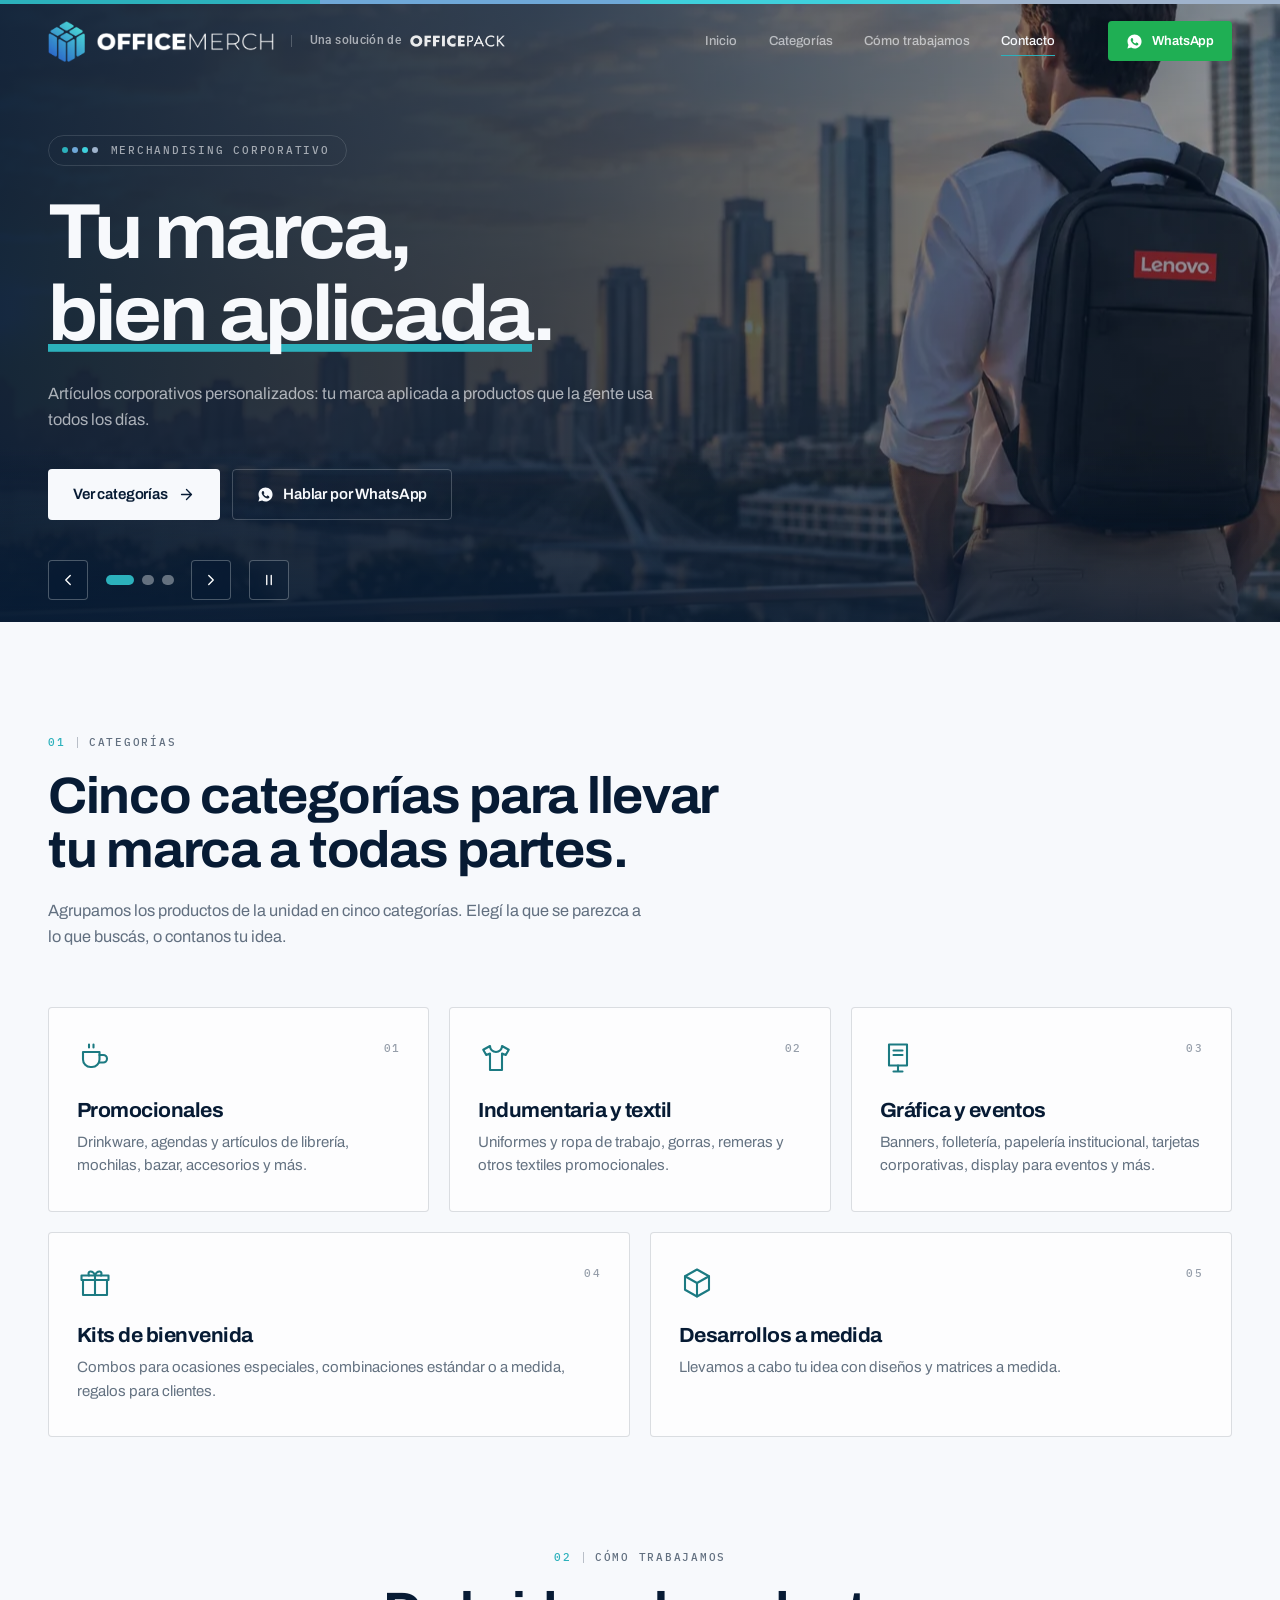
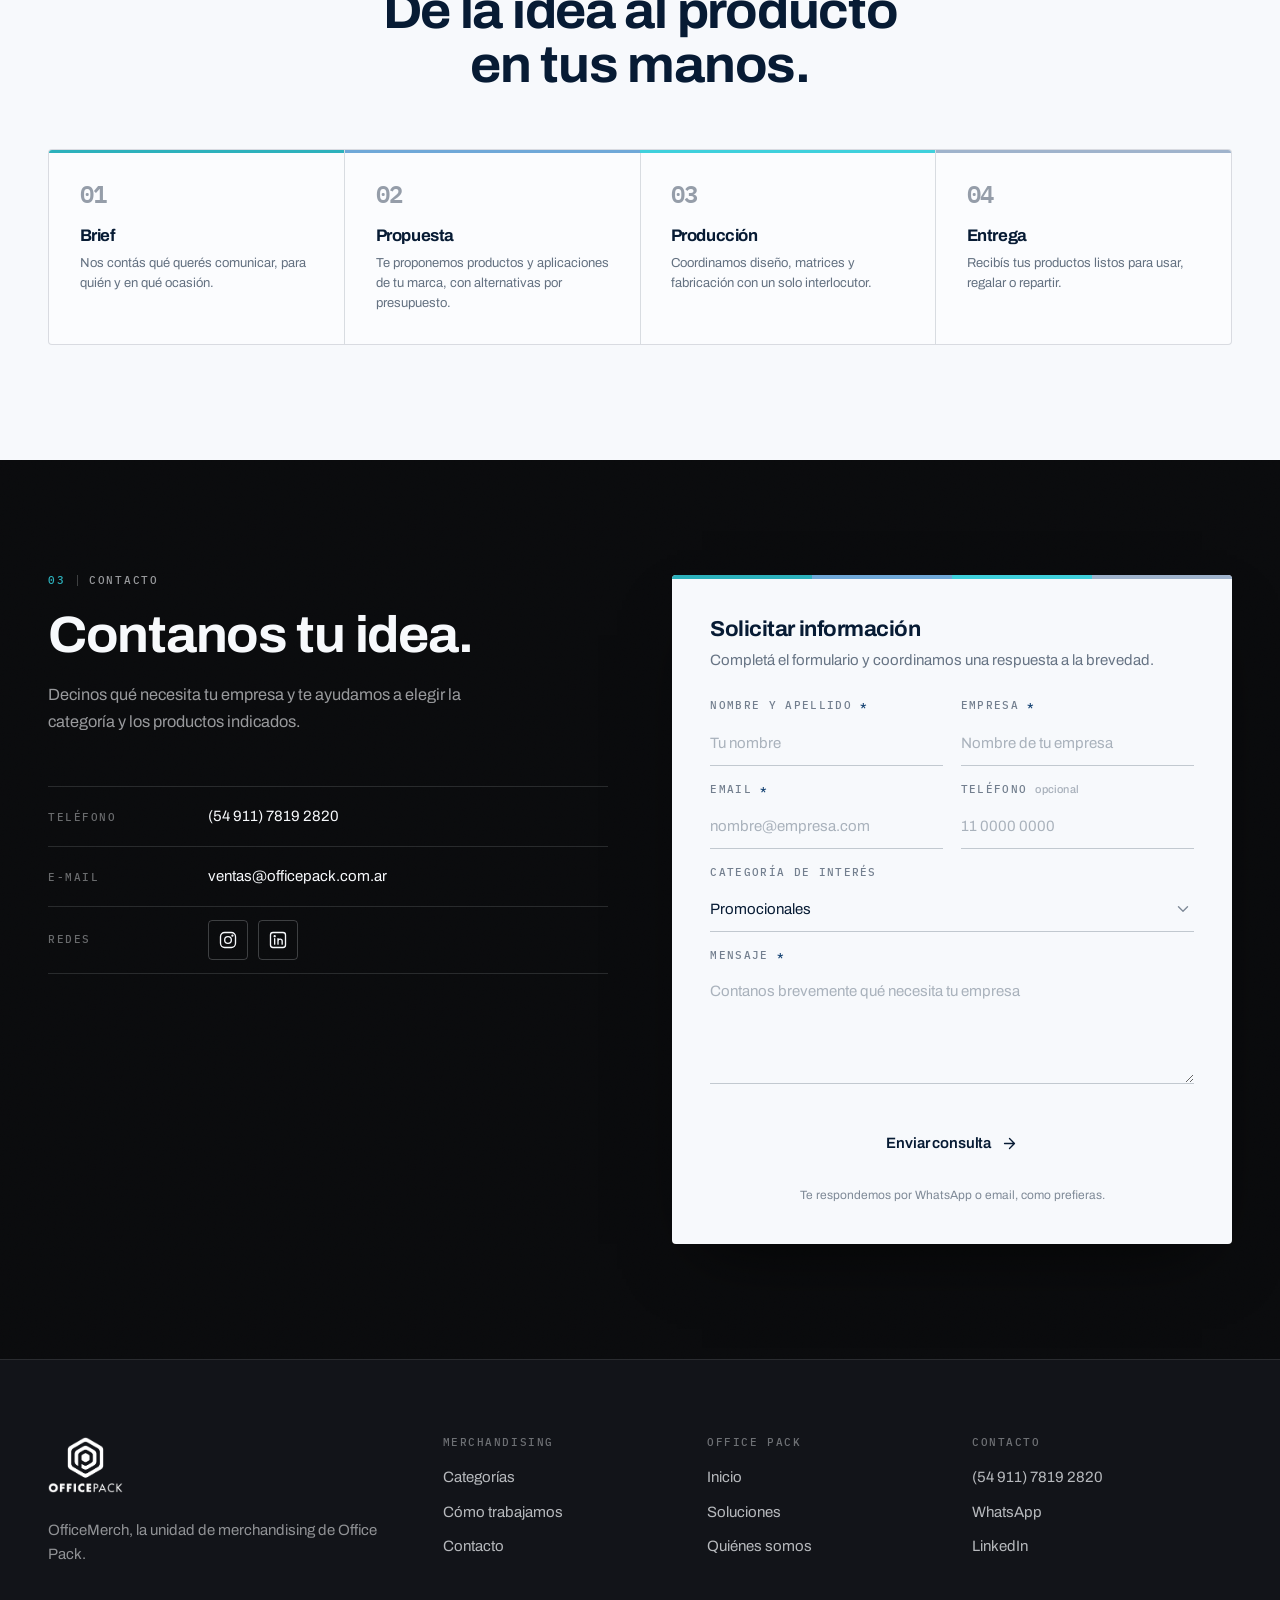
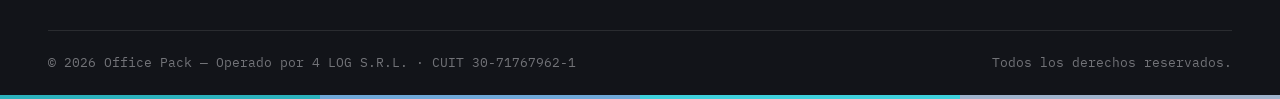
==== merch/index.html @ ec6e1497 "Borrador de la pagina de OfficeMerch (/merch) con carrusel en el hero Nueva pagina de la unidad de M" ====
<!DOCTYPE html>
<html lang="es-AR">
<head>
<meta charset="utf-8">
<meta name="viewport" content="width=device-width, initial-scale=1">
<title>OfficeMerch | Merchandising corporativo — Office Pack</title>
<meta name="description" content="OfficeMerch, la unidad de merchandising de Office Pack: artículos corporativos personalizados, indumentaria, gráfica y eventos, kits de bienvenida y desarrollos a medida.">
<meta name="theme-color" content="#071b34">

<!-- BORRADOR: quitar esta línea al publicar la página -->
<meta name="robots" content="noindex, nofollow">

<link rel="icon" href="/assets/img/favicon.png" type="image/png">
<link rel="apple-touch-icon" href="/assets/img/favicon.png">

<link rel="preconnect" href="https://fonts.googleapis.com">
<link rel="preconnect" href="https://fonts.gstatic.com" crossorigin>
<link href="https://fonts.googleapis.com/css2?family=Archivo:wdth,wght@62..125,100..900&family=IBM+Plex+Mono:wght@400;500;600&family=Roboto:wght@400;500&display=swap" rel="stylesheet">
<link rel="stylesheet" href="/assets/css/styles.css">
<link rel="stylesheet" href="/merch/merch.css">

<script>
  /* Marca que hay JS: el CSS solo esconde contenido (reveals) si esta clase existe.
     Failsafe: si main.js no carga o falla, a los 2,5s se muestra todo el contenido igual. */
  document.documentElement.classList.add('js');
  setTimeout(function () {
    if (!window.__opReady) document.documentElement.classList.remove('js');
  }, 2500);
</script>
</head>
<body>

<a class="skip" href="#categorias">Saltar al contenido</a>
<div class="colorbar colorbar--top" aria-hidden="true"><i></i><i></i><i></i><i></i></div>

<!-- ============ NAV ============ -->
<header class="nav" id="nav">
  <div class="nav__in">
    <div class="brandset">
      <a class="brand" href="#top" aria-label="OfficeMerch — inicio">
        <img class="brand__logo" src="/assets/img/officemerch-header.webp" alt="OfficeMerch">
      </a>
      <a class="brandset__by" href="/">
        <span>Una solución de</span>
        <img src="/assets/img/officepack-letras-blanco.png" alt="Office Pack">
      </a>
    </div>

    <nav class="nav__links" aria-label="Navegación principal">
      <a href="/">Inicio</a>
      <a href="#categorias" data-navlink>Categorías</a>
      <a href="#proceso" data-navlink>Cómo trabajamos</a>
      <a href="#contacto" data-navlink>Contacto</a>
    </nav>

    <div class="nav__cta">
      <a class="btn btn--sm btn--wa" href="#" data-wa>
        <svg viewBox="0 0 24 24" aria-hidden="true" class="ico-wa"><path d="M12.04 2C6.58 2 2.13 6.45 2.13 11.91c0 1.75.46 3.45 1.32 4.96L2 22l5.25-1.38a9.9 9.9 0 0 0 4.79 1.22h.01c5.46 0 9.91-4.45 9.91-9.91C21.96 6.45 17.5 2 12.04 2Zm5.8 14.16c-.24.68-1.42 1.31-1.96 1.36-.5.05-.99.23-3.35-.7-2.82-1.11-4.6-3.98-4.74-4.17-.14-.19-1.13-1.5-1.13-2.87 0-1.36.71-2.03.97-2.31.24-.27.53-.34.71-.34l.51.01c.16 0 .38-.06.6.46.23.55.77 1.9.84 2.04.07.14.11.3.02.48-.09.19-.14.3-.27.46l-.4.47c-.13.14-.27.29-.12.56.15.27.66 1.09 1.42 1.77.97.87 1.79 1.14 2.05 1.27.26.14.41.11.56-.07.15-.18.65-.76.82-1.02.17-.27.34-.22.57-.14.23.09 1.48.7 1.73.83.25.13.42.19.48.3.06.1.06.63-.18 1.31Z"/></svg>
        WhatsApp
      </a>
    </div>

    <button class="burger" id="burger" aria-expanded="false" aria-controls="mobilenav" aria-label="Abrir menú">
      <span></span><span></span>
    </button>
  </div>
</header>

<div class="mnav" id="mobilenav" hidden>
  <div class="colorbar" aria-hidden="true"><i></i><i></i><i></i><i></i></div>
  <nav class="mnav__links" aria-label="Navegación móvil">
    <a href="/"><em>01</em> Inicio</a>
    <a href="#categorias"><em>02</em> Categorías</a>
    <a href="#proceso"><em>03</em> Cómo trabajamos</a>
    <a href="#contacto"><em>04</em> Contacto</a>
  </nav>
  <div class="mnav__foot">
    <a class="btn btn--wa btn--block" href="#" data-wa>Hablar por WhatsApp</a>
    <a class="mnav__tel" href="tel:+5491178192820">(54 911) 7819 2820</a>
  </div>
</div>

<main id="top">

<!-- ============ HERO (carrusel) ============ -->
<!-- Imagen de fondo por diapositiva: en su <div class="merch-slide__bg"> agregar
     style="--img:url('/merch/img/NOMBRE.jpg')". Ideal: 2400×1200 px (mínimo 1920×1000), WebP o JPG, menos de 300 KB.
     Sujeto principal a la derecha y al centro en vertical (el texto va a la izquierda).
     La posición se ajusta con --img-pos (ej: style="--img:url(...); --img-pos:70% center"). -->
<section class="hero merch-hero theme-dark" id="hero">
  <div class="hero__grid" aria-hidden="true"></div>
  <div class="hero__glow" aria-hidden="true"></div>
  <div class="noise" aria-hidden="true"></div>

  <div class="merch-carousel" data-carousel role="region" aria-roledescription="carousel" aria-label="Destacados de OfficeMerch">
    <div class="merch-slides" data-slides>

      <!-- 1 · Tu marca, bien aplicada -->
      <div class="merch-slide merch-slide--wide is-active" data-slide role="group" aria-roledescription="slide" aria-label="1 de 3">
        <div class="merch-slide__bg" aria-hidden="true" style="--img:url('/merch/img/tu-marca-bien-aplicada.webp')"></div>
        <div class="wrap hero__in">
          <div class="hero__copy">
            <p class="eyebrow">
              <span class="eyebrow__dots" aria-hidden="true"><i></i><i></i><i></i><i></i></span>
              Merchandising corporativo
            </p>

            <h1 class="hero__h1">
              Tu marca, <span class="mark">bien aplicada</span>.
            </h1>

            <p class="hero__lead">
              Artículos corporativos personalizados: tu marca aplicada a productos que la gente
              usa todos los días.
            </p>

            <div class="hero__actions">
              <a class="btn btn--primary" href="#categorias">
                Ver categorías
                <svg viewBox="0 0 24 24" class="ico-arrow" aria-hidden="true"><path d="M5 12h13M12 5l7 7-7 7"/></svg>
              </a>
              <a class="btn btn--ghost" href="#" data-wa>
                <svg viewBox="0 0 24 24" aria-hidden="true" class="ico-wa"><path d="M12.04 2C6.58 2 2.13 6.45 2.13 11.91c0 1.75.46 3.45 1.32 4.96L2 22l5.25-1.38a9.9 9.9 0 0 0 4.79 1.22h.01c5.46 0 9.91-4.45 9.91-9.91C21.96 6.45 17.5 2 12.04 2Zm5.8 14.16c-.24.68-1.42 1.31-1.96 1.36-.5.05-.99.23-3.35-.7-2.82-1.11-4.6-3.98-4.74-4.17-.14-.19-1.13-1.5-1.13-2.87 0-1.36.71-2.03.97-2.31.24-.27.53-.34.71-.34l.51.01c.16 0 .38-.06.6.46.23.55.77 1.9.84 2.04.07.14.11.3.02.48-.09.19-.14.3-.27.46l-.4.47c-.13.14-.27.29-.12.56.15.27.66 1.09 1.42 1.77.97.87 1.79 1.14 2.05 1.27.26.14.41.11.56-.07.15-.18.65-.76.82-1.02.17-.27.34-.22.57-.14.23.09 1.48.7 1.73.83.25.13.42.19.48.3.06.1.06.63-.18 1.31Z"/></svg>
                Hablar por WhatsApp
              </a>
            </div>
          </div>
        </div>
      </div>

      <!-- 2 · Regalos de fin de año -->
      <div class="merch-slide merch-slide--wide" data-slide role="group" aria-roledescription="slide" aria-label="2 de 3">
        <div class="merch-slide__bg" aria-hidden="true" style="--img:url('/merch/img/regalos-fin-de-anio.webp')"></div>
        <div class="wrap hero__in">
          <div class="hero__copy">
            <p class="eyebrow">
              <span class="eyebrow__dots" aria-hidden="true"><i></i><i></i><i></i><i></i></span>
              Regalos de fin de año
            </p>

            <h2 class="hero__h1 hero__h1--sm">
              Cerrá el año con <span class="mark">regalos</span> que hablan de tu marca.
            </h2>

            <p class="hero__lead">
              Kits de bienvenida, promocionales y textiles personalizados para agradecer a tus
              clientes, equipos y proveedores. Combos estándar o a medida, listos para regalar.
            </p>

            <div class="hero__actions">
              <a class="btn btn--primary" href="#contacto" data-cat="Kits de bienvenida" data-msg="Hola, quisiera cotizar regalos de fin de año. ">
                Cotizar regalos
                <svg viewBox="0 0 24 24" class="ico-arrow" aria-hidden="true"><path d="M5 12h13M12 5l7 7-7 7"/></svg>
              </a>
              <a class="btn btn--ghost" href="#categorias">Ver categorías</a>
            </div>
          </div>
        </div>
      </div>

      <!-- 3 · Diseños personalizados y a medida -->
      <div class="merch-slide merch-slide--wide" data-slide role="group" aria-roledescription="slide" aria-label="3 de 3">
        <div class="merch-slide__bg" aria-hidden="true" style="--img:url('/merch/img/disenos-a-medida.webp')"></div>
        <div class="wrap hero__in">
          <div class="hero__copy">
            <p class="eyebrow">
              <span class="eyebrow__dots" aria-hidden="true"><i></i><i></i><i></i><i></i></span>
              Diseños personalizados y a medida
            </p>

            <h2 class="hero__h1 hero__h1--sm">
              Si lo imaginás, lo <span class="mark">desarrollamos</span>.
            </h2>

            <p class="hero__lead">
              Llevamos a cabo tu idea con diseños y matrices a medida: productos pensados desde
              cero para tu marca, de la primera propuesta al producto terminado.
            </p>

            <div class="hero__actions">
              <a class="btn btn--primary" href="#contacto" data-cat="Desarrollos a medida" data-msg="Hola, tengo una idea para un producto a medida. ">
                Contanos tu idea
                <svg viewBox="0 0 24 24" class="ico-arrow" aria-hidden="true"><path d="M5 12h13M12 5l7 7-7 7"/></svg>
              </a>
              <a class="btn btn--ghost" href="#proceso">Cómo trabajamos</a>
            </div>
          </div>
        </div>
      </div>

    </div>

    <div class="merch-carousel__ui">
      <div class="wrap merch-carousel__bar">
        <button class="mc-btn" type="button" data-prev aria-label="Diapositiva anterior">
          <svg viewBox="0 0 24 24" aria-hidden="true"><path d="m15 6-6 6 6 6"/></svg>
        </button>
        <div class="mc-dots" role="group" aria-label="Elegir diapositiva">
          <button class="mc-dot" type="button" data-dot aria-label="Diapositiva 1: Tu marca, bien aplicada" aria-current="true"></button>
          <button class="mc-dot" type="button" data-dot aria-label="Diapositiva 2: Regalos de fin de año" aria-current="false"></button>
          <button class="mc-dot" type="button" data-dot aria-label="Diapositiva 3: Diseños personalizados y a medida" aria-current="false"></button>
        </div>
        <button class="mc-btn" type="button" data-next aria-label="Diapositiva siguiente">
          <svg viewBox="0 0 24 24" aria-hidden="true"><path d="m9 6 6 6-6 6"/></svg>
        </button>
        <button class="mc-btn mc-btn--toggle" type="button" data-toggle aria-label="Pausar rotación automática" aria-pressed="false">
          <svg class="mc-ico-pause" viewBox="0 0 24 24" aria-hidden="true"><path d="M9 6v12M15 6v12"/></svg>
          <svg class="mc-ico-play" viewBox="0 0 24 24" aria-hidden="true"><path d="M8 5.5v13l10-6.5z"/></svg>
        </button>
      </div>
    </div>
  </div>
</section>

<!-- ============ CATEGORÍAS ============ -->
<section class="section theme-light merch-cats" id="categorias">
  <div class="wrap">
    <header class="shead" data-reveal>
      <p class="label"><em>01</em> Categorías</p>
      <h2 class="shead__h2">Cinco categorías para llevar tu marca a todas partes.</h2>
      <p class="shead__lead">
        Agrupamos los productos de la unidad en cinco categorías. Elegí la que se parezca a lo
        que buscás, o contanos tu idea.
      </p>
    </header>

    <ul class="cats" data-reveal>
      <li class="cat">
        <div class="cat__top">
          <svg class="cat__ico" viewBox="0 0 24 24" aria-hidden="true"><path d="M4 8h11v5a5 5 0 0 1-5 5H9a5 5 0 0 1-5-5V8z"/><path d="M15 10h2.5a2.5 2.5 0 0 1 0 5H15"/><path d="M8 3v2M11 3v2"/></svg>
          <span class="cat__n">01</span>
        </div>
        <h3>Promocionales</h3>
        <p>Drinkware, agendas y artículos de librería, mochilas, bazar, accesorios y más.</p>
      </li>
      <li class="cat">
        <div class="cat__top">
          <svg class="cat__ico" viewBox="0 0 24 24" aria-hidden="true"><path d="M8 4 3.5 6.5l2 3.5L8 9v11h8V9l2.5 1 2-3.5L16 4a4 4 0 0 1-8 0z"/></svg>
          <span class="cat__n">02</span>
        </div>
        <h3>Indumentaria y textil</h3>
        <p>Uniformes y ropa de trabajo, gorras, remeras y otros textiles promocionales.</p>
      </li>
      <li class="cat">
        <div class="cat__top">
          <svg class="cat__ico" viewBox="0 0 24 24" aria-hidden="true"><path d="M6 3h12v14H6z"/><path d="M9 7h6M9 10h6"/><path d="M9 21h6M12 17v4"/></svg>
          <span class="cat__n">03</span>
        </div>
        <h3>Gráfica y eventos</h3>
        <p>Banners, folletería, papelería institucional, tarjetas corporativas, display para eventos y más.</p>
      </li>
      <li class="cat">
        <div class="cat__top">
          <svg class="cat__ico" viewBox="0 0 24 24" aria-hidden="true"><path d="M4 10h16v10H4z"/><path d="M3 7h18v3H3z"/><path d="M12 7v13"/><path d="M12 7C10.5 3 6.5 4 8 7M12 7c1.5-4 5.5-3 4 0"/></svg>
          <span class="cat__n">04</span>
        </div>
        <h3>Kits de bienvenida</h3>
        <p>Combos para ocasiones especiales, combinaciones estándar o a medida, regalos para clientes.</p>
      </li>
      <li class="cat">
        <div class="cat__top">
          <svg class="cat__ico" viewBox="0 0 24 24" aria-hidden="true"><path d="M12 3l8 4.5v9L12 21l-8-4.5v-9L12 3z"/><path d="M12 12l8-4.5M12 12v9M12 12 4 7.5"/></svg>
          <span class="cat__n">05</span>
        </div>
        <h3>Desarrollos a medida</h3>
        <p>Llevamos a cabo tu idea con diseños y matrices a medida.</p>
      </li>
    </ul>
  </div>
</section>

<!-- ============ PROCESO ============ -->
<section class="section theme-light section--process" id="proceso">
  <div class="wrap">
    <header class="shead shead--center" data-reveal>
      <p class="label"><em>02</em> Cómo trabajamos</p>
      <h2 class="shead__h2">De la idea al producto en tus manos.</h2>
    </header>

    <ol class="steps">
      <li class="step" data-reveal>
        <span class="step__n">01</span>
        <h3>Brief</h3>
        <p>Nos contás qué querés comunicar, para quién y en qué ocasión.</p>
      </li>
      <li class="step" data-reveal style="--d:.07s">
        <span class="step__n">02</span>
        <h3>Propuesta</h3>
        <p>Te proponemos productos y aplicaciones de tu marca, con alternativas por presupuesto.</p>
      </li>
      <li class="step" data-reveal style="--d:.14s">
        <span class="step__n">03</span>
        <h3>Producción</h3>
        <p>Coordinamos diseño, matrices y fabricación con un solo interlocutor.</p>
      </li>
      <li class="step" data-reveal style="--d:.21s">
        <span class="step__n">04</span>
        <h3>Entrega</h3>
        <p>Recibís tus productos listos para usar, regalar o repartir.</p>
      </li>
    </ol>
  </div>
</section>

<!-- ============ CONTACTO ============ -->
<section class="section theme-dark section--contact" id="contacto">
  <div class="noise" aria-hidden="true"></div>
  <div class="wrap">
    <div class="contact">

      <div class="contact__info">
        <p class="label"><em>03</em> Contacto</p>
        <h2 class="shead__h2">Contanos tu idea.</h2>
        <p class="shead__lead">
          Decinos qué necesita tu empresa y te ayudamos a elegir la categoría y los productos
          indicados.
        </p>

        <dl class="infolist">
          <div>
            <dt>Teléfono</dt>
            <dd><a href="tel:+5491178192820">(54 911) 7819 2820</a></dd>
          </div>
          <div>
            <dt>E-mail</dt>
            <dd><a href="mailto:ventas@officepack.com.ar">ventas@officepack.com.ar</a></dd>
          </div>
          <div class="infolist__social">
            <dt>Redes</dt>
            <dd class="social">
              <a href="https://www.instagram.com/office_pack/" target="_blank" rel="noopener" aria-label="Instagram">
                <svg viewBox="0 0 24 24" aria-hidden="true"><rect x="3" y="3" width="18" height="18" rx="5"/><circle cx="12" cy="12" r="4"/><circle cx="17.3" cy="6.7" r=".6" fill="currentColor"/></svg>
              </a>
              <a href="https://www.linkedin.com/company/office-pack" target="_blank" rel="noopener" aria-label="LinkedIn">
                <svg viewBox="0 0 24 24" aria-hidden="true"><rect x="3" y="3" width="18" height="18" rx="3"/><path d="M8 10.5V17M12 10.5V17M12 13.5a2.5 2.5 0 0 1 5 0V17"/><circle cx="8" cy="7.4" r=".6" fill="currentColor"/></svg>
              </a>
            </dd>
          </div>
        </dl>
      </div>

      <div class="formcard">
        <div class="colorbar" aria-hidden="true"><i></i><i></i><i></i><i></i></div>
        <div class="formcard__in">
          <h3 class="formcard__h">Solicitar información</h3>
          <p class="formcard__sub">Completá el formulario y coordinamos una respuesta a la brevedad.</p>

          <form id="contactForm" action="https://formspree.io/f/xrpznypv" method="POST" novalidate>
            <input type="hidden" name="_subject" value="Nueva consulta desde la web - OfficeMerch">
            <input type="text" name="_gotcha" style="display:none" tabindex="-1" autocomplete="off">
            <div class="f2">
              <div class="field">
                <label for="f-nombre">Nombre y apellido <span aria-hidden="true">*</span></label>
                <input id="f-nombre" name="nombre" type="text" autocomplete="name" placeholder="Tu nombre" required aria-describedby="e-nombre">
                <p class="err" id="e-nombre" role="alert" hidden></p>
              </div>
              <div class="field">
                <label for="f-empresa">Empresa <span aria-hidden="true">*</span></label>
                <input id="f-empresa" name="empresa" type="text" autocomplete="organization" placeholder="Nombre de tu empresa" required aria-describedby="e-empresa">
                <p class="err" id="e-empresa" role="alert" hidden></p>
              </div>
            </div>

            <div class="f2">
              <div class="field">
                <label for="f-email">Email <span aria-hidden="true">*</span></label>
                <input id="f-email" name="email" type="email" autocomplete="email" placeholder="nombre@empresa.com" required aria-describedby="e-email">
                <p class="err" id="e-email" role="alert" hidden></p>
              </div>
              <div class="field">
                <label for="f-tel">Teléfono <span class="opt">opcional</span></label>
                <input id="f-tel" name="telefono" type="tel" autocomplete="tel" placeholder="11 0000 0000">
              </div>
            </div>

            <div class="field">
              <label for="f-unidad">Categoría de interés</label>
              <div class="selectwrap">
                <select id="f-unidad" name="unidad">
                  <option>Promocionales</option>
                  <option>Indumentaria y textil</option>
                  <option>Gráfica y eventos</option>
                  <option>Kits de bienvenida</option>
                  <option>Desarrollos a medida</option>
                  <option>Varias categorías / todavía no sé</option>
                </select>
                <svg viewBox="0 0 24 24" aria-hidden="true" class="ico-chev"><path d="m6 9 6 6 6-6"/></svg>
              </div>
            </div>

            <div class="field">
              <label for="f-msg">Mensaje <span aria-hidden="true">*</span></label>
              <textarea id="f-msg" name="mensaje" rows="4" placeholder="Contanos brevemente qué necesita tu empresa" required aria-describedby="e-msg"></textarea>
              <p class="err" id="e-msg" role="alert" hidden></p>
            </div>

            <div class="formcard__actions">
              <button class="btn btn--primary btn--block" type="submit">
                Enviar consulta
                <svg viewBox="0 0 24 24" class="ico-arrow" aria-hidden="true"><path d="M5 12h13M12 5l7 7-7 7"/></svg>
              </button>
            </div>

            <p class="formcard__note" id="formNote">Te respondemos por WhatsApp o email, como prefieras.</p>
          </form>
        </div>
      </div>

    </div>
  </div>
</section>

</main>

<!-- ============ FOOTER ============ -->
<footer class="footer theme-dark">
  <div class="wrap">
    <div class="footer__top">
      <div class="footer__brand">
        <a class="brand brand--lg" href="/" aria-label="Office Pack — inicio">
          <img class="brand__logo" src="/assets/img/logo-footer.png" alt="Office Pack">
        </a>
        <p>OfficeMerch, la unidad de merchandising de Office Pack.</p>
      </div>

      <nav class="footer__col" aria-label="Merchandising">
        <h4>Merchandising</h4>
        <a href="#categorias">Categorías</a>
        <a href="#proceso">Cómo trabajamos</a>
        <a href="#contacto">Contacto</a>
      </nav>

      <nav class="footer__col" aria-label="Office Pack">
        <h4>Office Pack</h4>
        <a href="/">Inicio</a>
        <a href="/#unidades">Soluciones</a>
        <a href="/#nosotros">Quiénes somos</a>
      </nav>

      <nav class="footer__col" aria-label="Contacto">
        <h4>Contacto</h4>
        <a href="tel:+5491178192820">(54 911) 7819 2820</a>
        <a href="#" data-wa>WhatsApp</a>
        <a href="https://www.linkedin.com/company/office-pack" target="_blank" rel="noopener">LinkedIn</a>
      </nav>
    </div>

    <div class="footer__bar">
      <p>© <span id="year">2026</span> Office Pack — Operado por 4 LOG S.R.L. · CUIT 30-71767962-1</p>
      <p>Todos los derechos reservados.</p>
    </div>
  </div>
  <div class="colorbar" aria-hidden="true"><i></i><i></i><i></i><i></i></div>
</footer>

<a class="fab" href="#" data-wa aria-label="Hablar por WhatsApp">
  <svg viewBox="0 0 24 24" aria-hidden="true"><path d="M12.04 2C6.58 2 2.13 6.45 2.13 11.91c0 1.75.46 3.45 1.32 4.96L2 22l5.25-1.38a9.9 9.9 0 0 0 4.79 1.22h.01c5.46 0 9.91-4.45 9.91-9.91C21.96 6.45 17.5 2 12.04 2Zm5.8 14.16c-.24.68-1.42 1.31-1.96 1.36-.5.05-.99.23-3.35-.7-2.82-1.11-4.6-3.98-4.74-4.17-.14-.19-1.13-1.5-1.13-2.87 0-1.36.71-2.03.97-2.31.24-.27.53-.34.71-.34l.51.01c.16 0 .38-.06.6.46.23.55.77 1.9.84 2.04.07.14.11.3.02.48-.09.19-.14.3-.27.46l-.4.47c-.13.14-.27.29-.12.56.15.27.66 1.09 1.42 1.77.97.87 1.79 1.14 2.05 1.27.26.14.41.11.56-.07.15-.18.65-.76.82-1.02.17-.27.34-.22.57-.14.23.09 1.48.7 1.73.83.25.13.42.19.48.3.06.1.06.63-.18 1.31Z"/></svg>
  <span>Escribinos</span>
</a>

<script src="/assets/js/main.js"></script>
<script src="/merch/carousel.js" defer></script>
</body>
</html>
---- assets/css/styles.css ----
/* ==========================================================================
   OFFICE PACK — hoja de estilos
   Sistema: "spec sheet industrial" + barra de color CMYK (4 unidades)
   Autor: sitio corporativo 4 LOG S.R.L.
   ========================================================================== */

/* --------------------------------------------------------------- 1. TOKENS */
:root{
  /* Tinta y papel — paleta OFFICE PACK (navy / celeste / grises) */
  --ink:      #071b34;   /* azul marino oscuro */
  --ink-2:    #0A2647;   /* azul marino */
  --ink-3:    #144272;   /* azul corporativo */
  --paper:    #F7F9FC;   /* blanco hueso */
  --paper-2:  #E7ECF3;   /* gris niebla claro */

  /* Las 4 unidades, dentro de la paleta de marca (antes: colores estridentes tipo CMYK) */
  --c-tec: #2CB1BC;  /* turquesa */
  --c-imp: #6FA8D8;  /* celeste */
  --c-sof: #3FD0DC;  /* turquesa claro */
  --c-mer: #9FB3CC;  /* gris azulado */

  /* versiones "tinta" para fondos claros */
  --c-tec-ink: #1C7A82;
  --c-imp-ink: #144272;
  --c-sof-ink: #14818C;
  --c-mer-ink: #4A5568;

  --accent: var(--c-tec);

  /* Tipografía */
  --sans: "Archivo", "Helvetica Neue", Helvetica, Arial, system-ui, sans-serif;
  --mono: "IBM Plex Mono", ui-monospace, "Cascadia Mono", Consolas, monospace;

  --fs-display: clamp(2.5rem, 6.1vw, 5.25rem);
  --fs-h2:      clamp(1.9rem, 4vw, 3.25rem);
  --fs-h3:      clamp(1.15rem, 1.6vw, 1.45rem);
  --fs-lead:    clamp(1.02rem, 1.15vw, 1.18rem);
  --fs-sm:      .9375rem;
  --fs-xs:      .8125rem;
  --fs-label:   .6875rem;

  /* Medidas */
  --wrap: 1280px;
  --gut: clamp(1.25rem, 4vw, 3rem);
  --sec-y: clamp(4.5rem, 9vw, 8.5rem);
  --r: 2px;             /* radio: casi recto, look industrial */
  --r-lg: 4px;

  /* Movimiento */
  --ease: cubic-bezier(.2,.8,.2,1);
  --t: .4s var(--ease);
}

/* Temas por sección */
.theme-dark{
  --bg: var(--ink);
  --fg: #F7F9FC;
  --fg-dim: rgba(247,249,252,.60);
  --fg-mute: rgba(247,249,252,.40);
  --line: rgba(247,249,252,.13);
  --line-2: rgba(247,249,252,.22);
  --surface: rgba(247,249,252,.035);
}
.theme-light{
  --bg: var(--paper);
  --fg: var(--ink);
  --fg-dim: rgba(7,27,52,.62);
  --fg-mute: rgba(7,27,52,.42);
  --line: rgba(7,27,52,.14);
  --line-2: rgba(7,27,52,.26);
  --surface: rgba(7,27,52,.03);
}

/* ----------------------------------------------------------- 2. RESET/BASE */
*,*::before,*::after{ box-sizing:border-box; }
*{ margin:0; }
html{ -webkit-text-size-adjust:100%; scroll-behavior:smooth; }
@media (prefers-reduced-motion: reduce){ html{ scroll-behavior:auto; } }

body{
  font-family:var(--sans);
  font-size:1rem;
  line-height:1.6;
  color:var(--ink);
  background:var(--ink);
  -webkit-font-smoothing:antialiased;
  -moz-osx-font-smoothing:grayscale;
  overflow-x:hidden;
}

img,svg{ display:block; max-width:100%; }
button,input,select,textarea{ font:inherit; color:inherit; }
button{ background:none; border:0; cursor:pointer; }
a{ color:inherit; text-decoration:none; }
ul,ol{ list-style:none; padding:0; }
h1,h2,h3,h4{ font-weight:700; line-height:1.05; letter-spacing:-.025em; }

:focus-visible{
  outline:2px solid var(--accent);
  outline-offset:3px;
  border-radius:1px;
}

.skip{
  position:absolute; left:-9999px; top:0; z-index:200;
  background:var(--paper); color:var(--ink);
  padding:.75rem 1.25rem; font:600 var(--fs-sm)/1 var(--sans);
}
.skip:focus{ left:1rem; top:1rem; }

.wrap{ width:100%; max-width:var(--wrap); margin-inline:auto; padding-inline:var(--gut); }

/* Compensa el nav fijo cuando se navega por anclas */
section[id], .unit[id]{ scroll-margin-top:92px; }

.section{
  position:relative;
  background:var(--bg);
  color:var(--fg);
  padding-block:var(--sec-y);
}

/* Textura de grano: mata el aspecto "plano de plantilla" */
.noise{
  position:absolute; inset:0; pointer-events:none; z-index:0;
  opacity:.038; mix-blend-mode:overlay;
  background-image:url("data:image/svg+xml,%3Csvg xmlns='http://www.w3.org/2000/svg' width='160' height='160'%3E%3Cfilter id='n'%3E%3CfeTurbulence type='fractalNoise' baseFrequency='.85' numOctaves='3' stitchTiles='stitch'/%3E%3C/filter%3E%3Crect width='100%25' height='100%25' filter='url(%23n)'/%3E%3C/svg%3E");
}
.section > .wrap{ position:relative; z-index:1; }

/* ------------------------------------------------ 3. BARRA DE COLOR (marca) */
.colorbar{ display:flex; width:100%; height:4px; }
.colorbar i{ flex:1; transform:scaleX(0); transform-origin:left; animation:barIn .7s var(--ease) forwards; }
.colorbar i:nth-child(1){ background:var(--c-tec); animation-delay:.05s; }
.colorbar i:nth-child(2){ background:var(--c-imp); animation-delay:.13s; }
.colorbar i:nth-child(3){ background:var(--c-sof); animation-delay:.21s; }
.colorbar i:nth-child(4){ background:var(--c-mer); animation-delay:.29s; }
@keyframes barIn{ to{ transform:scaleX(1); } }
.colorbar--top{ position:fixed; top:0; left:0; z-index:120; }

/* ------------------------------------------------------------- 4. TIPOGRAFÍA */
.label{
  font:500 var(--fs-label)/1 var(--mono);
  letter-spacing:.16em; text-transform:uppercase;
  color:var(--fg-dim);
  display:flex; align-items:center; gap:.7rem;
}
.label em{
  font-style:normal; color:var(--accent);
  padding-right:.7rem; border-right:1px solid var(--line-2);
}

.eyebrow{
  display:inline-flex; align-items:center; gap:.8rem;
  font:500 var(--fs-label)/1 var(--mono);
  letter-spacing:.16em; text-transform:uppercase;
  color:var(--fg-dim);
  border:1px solid var(--line);
  border-radius:100px;
  padding:.55rem 1rem .55rem .8rem;
}
.eyebrow__dots{ display:flex; gap:4px; }
.eyebrow__dots i{ width:6px; height:6px; border-radius:50%; }
.eyebrow__dots i:nth-child(1){ background:var(--c-tec); }
.eyebrow__dots i:nth-child(2){ background:var(--c-imp); }
.eyebrow__dots i:nth-child(3){ background:var(--c-sof); }
.eyebrow__dots i:nth-child(4){ background:var(--c-mer); }

.shead{ max-width:44rem; }
.shead__h2{
  font-size:var(--fs-h2); font-stretch:104%;
  margin-top:1.4rem;
  text-wrap:balance;
}
.shead__lead{
  margin-top:1.25rem;
  font-size:var(--fs-lead);
  color:var(--fg-dim);
  max-width:38rem;
  text-wrap:pretty;
}
.shead__lead strong{ color:var(--fg); font-weight:600; }
.shead--center{ margin-inline:auto; text-align:center; }
.shead--center .label{ justify-content:center; }
.shead--center .shead__lead{ margin-inline:auto; }

/* --------------------------------------------------------------- 5. BOTONES */
.btn{
  --btn-fg:var(--fg);
  display:inline-flex; align-items:center; justify-content:center; gap:.6rem;
  font:600 var(--fs-sm)/1 var(--sans);
  letter-spacing:-.01em;
  padding:1rem 1.5rem;
  border-radius:var(--r-lg);
  border:1px solid transparent;
  color:var(--btn-fg);
  position:relative; overflow:hidden;
  transition:background var(--t), color var(--t), border-color var(--t), transform .25s var(--ease);
  white-space:nowrap;
}
.btn:active{ transform:translateY(1px); }
.btn svg{ width:17px; height:17px; flex:none; }
.ico-arrow{ fill:none; stroke:currentColor; stroke-width:1.9; stroke-linecap:round; stroke-linejoin:round; transition:transform .35s var(--ease); }
.btn:hover .ico-arrow{ transform:translateX(4px); }
.ico-wa{ fill:currentColor; width:18px; height:18px; }

.btn--primary{ background:var(--paper); color:var(--ink); }
.btn--primary:hover{ background:#fff; }
.theme-light .btn--primary{ background:var(--ink); color:var(--paper); }
.theme-light .btn--primary:hover{ background:#000; }

.btn--ghost{ border-color:var(--line-2); color:var(--fg); }
.btn--ghost:hover{ background:var(--surface); border-color:var(--fg); }

.btn--wa{ background:#1FAF54; color:#fff; }
.btn--wa:hover{ background:#199847; }

.btn--sm{ padding:.65rem 1.05rem; font-size:var(--fs-xs); }
.btn--block{ width:100%; }

.btn--unit{
  background:var(--u); color:var(--ink);
  font-weight:700;
}
.btn--unit:hover{ filter:brightness(1.08); }

/* ------------------------------------------------------------------- 6. NAV */
.nav{
  position:fixed; top:4px; left:0; right:0; z-index:110;
  transition:background .35s var(--ease), border-color .35s var(--ease), backdrop-filter .35s;
  border-bottom:1px solid transparent;
}
.nav.is-stuck{
  background:rgba(7,27,52,.82);
  -webkit-backdrop-filter:saturate(160%) blur(14px);
  backdrop-filter:saturate(160%) blur(14px);
  border-bottom-color:rgba(247,249,252,.12);
}
.nav__in{
  max-width:var(--wrap); margin-inline:auto; padding:0 var(--gut);
  height:74px; display:flex; align-items:center; gap:2rem;
  color:#F7F9FC;
}

.brand{ display:inline-flex; align-items:center; }
.brand__logo{ height:41px; width:auto; transition:opacity .25s var(--ease); }
.brand:hover .brand__logo{ opacity:.85; }
.brand--lg .brand__logo{ height:56px; }

.nav__links{ display:flex; gap:.35rem; margin-left:auto; }
.nav__links a{
  position:relative;
  font-size:var(--fs-xs); font-weight:500;
  color:rgba(247,249,252,.62);
  padding:.55rem .8rem; border-radius:var(--r-lg);
  transition:color var(--t);
}
.nav__links a::after{
  content:''; position:absolute; left:.8rem; right:.8rem; bottom:.25rem; height:1px;
  background:var(--accent); transform:scaleX(0); transform-origin:left;
  transition:transform .35s var(--ease);
}
.nav__links a:hover{ color:#F7F9FC; }
.nav__links a:hover::after,
.nav__links a.is-active::after{ transform:scaleX(1); }
.nav__links a.is-active{ color:#F7F9FC; }

.nav__cta{ margin-left:.5rem; }

/* Hamburguesa */
.burger{
  display:none; width:44px; height:44px; margin-left:auto; margin-right:-.5rem;
  position:relative; border-radius:var(--r-lg);
}
.burger span{
  position:absolute; left:11px; width:22px; height:2px; background:#F7F9FC; border-radius:2px;
  transition:transform .35s var(--ease), opacity .2s;
}
.burger span:nth-child(1){ top:18px; }
.burger span:nth-child(2){ top:25px; }
.burger[aria-expanded="true"] span:nth-child(1){ transform:translateY(3.5px) rotate(45deg); }
.burger[aria-expanded="true"] span:nth-child(2){ transform:translateY(-3.5px) rotate(-45deg); }

/* Menú móvil */
.mnav{
  position:fixed; inset:0; z-index:105;
  background:var(--ink); color:var(--paper);
  padding-top:78px;
  display:flex; flex-direction:column; justify-content:space-between;
  animation:mnavIn .35s var(--ease);
}
.mnav[hidden]{ display:none; }
@keyframes mnavIn{ from{ opacity:0; transform:translateY(-8px); } }
.mnav > .colorbar{ position:absolute; top:0; left:0; }
.mnav__links{ display:flex; flex-direction:column; padding:2rem var(--gut) 0; }
.mnav__links a{
  display:flex; align-items:baseline; gap:1rem;
  font-size:clamp(1.6rem,7vw,2.2rem); font-weight:700; letter-spacing:-.03em;
  padding:1rem 0; border-bottom:1px solid rgba(247,249,252,.12);
}
.mnav__links em{ font:500 .7rem/1 var(--mono); font-style:normal; color:var(--c-tec); letter-spacing:.1em; }
.mnav__links a:nth-child(2) em{ color:var(--c-imp); }
.mnav__links a:nth-child(3) em{ color:var(--c-sof); }
.mnav__links a:nth-child(4) em{ color:var(--c-mer); }
.mnav__foot{ padding:1.5rem var(--gut) 2.5rem; display:grid; gap:1rem; }
.mnav__tel{ font:500 var(--fs-sm)/1 var(--mono); color:rgba(247,249,252,.6); text-align:center; }

/* ------------------------------------------------------------------ 7. HERO */
.hero{
  position:relative;
  background:var(--ink); color:var(--paper);
  padding-top:clamp(8rem,15vh,11rem);
  padding-bottom:0;
  overflow:hidden;
}
.hero__grid{
  position:absolute; inset:0; z-index:0;
  background-image:url("data:image/svg+xml,%3Csvg xmlns='http://www.w3.org/2000/svg' width='200' height='200'%3E%3Cg fill='none' stroke='rgba(247,249,252,.08)' stroke-width='1.5'%3E%3Cpath d='M0 40H60V100H140V40H200'/%3E%3Cpath d='M40 0V60H100V140H160V200'/%3E%3Cpath d='M0 160H70'/%3E%3Cpath d='M130 200V170H200'/%3E%3Crect x='84' y='84' width='18' height='18' rx='2'/%3E%3C/g%3E%3Cg fill='rgba(247,249,252,.14)'%3E%3Ccircle cx='60' cy='40' r='3'/%3E%3Ccircle cx='140' cy='100' r='3'/%3E%3Ccircle cx='40' cy='60' r='3'/%3E%3Ccircle cx='100' cy='140' r='3'/%3E%3Ccircle cx='160' cy='160' r='3'/%3E%3Ccircle cx='70' cy='160' r='2.5'/%3E%3Ccircle cx='130' cy='200' r='2.5'/%3E%3C/g%3E%3C/svg%3E");
  background-size:240px 240px;
  -webkit-mask-image:radial-gradient(120% 80% at 70% 0%, #000 20%, transparent 78%);
  mask-image:radial-gradient(120% 80% at 70% 0%, #000 20%, transparent 78%);
}
.hero__glow{
  position:absolute; z-index:0; top:-28vh; right:-14vw;
  width:min(74vw,900px); aspect-ratio:1; border-radius:50%;
  background:radial-gradient(circle, var(--accent) 0%, transparent 62%);
  opacity:.16; filter:blur(20px);
  transition:background .6s var(--ease), opacity .6s var(--ease);
}
.hero__in{
  position:relative; z-index:1;
  display:grid; grid-template-columns:1.15fr .85fr; gap:clamp(2rem,5vw,5rem);
  align-items:end;
  padding-bottom:clamp(3rem,6vw,5rem);
}
.hero__h1{
  font-size:var(--fs-display);
  font-stretch:106%;
  letter-spacing:-.038em;
  margin-top:1.6rem;
  text-wrap:balance;
}
.hero__h1 .mark{
  position:relative; white-space:nowrap;
  background-image:linear-gradient(var(--c-tec),var(--c-tec));
  background-size:100% .1em; background-position:0 92%; background-repeat:no-repeat;
  padding-bottom:.03em;
}
.hero__lead{
  margin-top:1.6rem; max-width:38rem;
  font-size:var(--fs-lead); color:rgba(247,249,252,.66);
  text-wrap:pretty;
}
.hero__actions{ margin-top:2.25rem; display:flex; flex-wrap:wrap; gap:.75rem; }

/* El "pack" — 4 módulos */
.pack{ position:relative; }
.pack__label{
  font:500 var(--fs-label)/1 var(--mono); letter-spacing:.18em; text-transform:uppercase;
  color:rgba(247,249,252,.38); margin-bottom:.9rem; padding-left:.1rem;
}
.pack__grid{
  display:grid; grid-template-columns:1fr 1fr;
  border:1px solid rgba(247,249,252,.14);
  border-radius:var(--r-lg); overflow:hidden;
  background:rgba(247,249,252,.02);
}
.tile{
  --u:var(--c-tec);
  position:relative; text-align:left;
  padding:1.4rem 1.25rem 1.5rem;
  border-right:1px solid rgba(247,249,252,.14);
  border-bottom:1px solid rgba(247,249,252,.14);
  display:flex; flex-direction:column; gap:.15rem;
  transition:background .35s var(--ease);
  isolation:isolate;
}
.tile:nth-child(2n){ border-right:0; }
.tile:nth-child(n+3){ border-bottom:0; }
.tile::before{
  content:''; position:absolute; inset:0; z-index:-1;
  background:var(--u); opacity:0; transition:opacity .35s var(--ease);
}
.tile:hover::before{ opacity:.09; }
.tile::after{
  content:''; position:absolute; left:0; top:0; width:3px; height:100%;
  background:var(--u); transform:scaleY(0); transform-origin:top;
  transition:transform .4s var(--ease);
}
.tile:hover::after,.tile:focus-visible::after{ transform:scaleY(1); }
.tile__n{
  font:500 var(--fs-label)/1 var(--mono); letter-spacing:.1em;
  color:var(--u); opacity:.85;
}
.tile__ico{
  width:26px; height:26px; margin:.85rem 0 .7rem;
  fill:none; stroke:currentColor; stroke-width:1.4; stroke-linecap:round; stroke-linejoin:round;
  color:rgba(247,249,252,.8);
  transition:color .35s var(--ease), transform .45s var(--ease);
}
.tile:hover .tile__ico{ color:var(--u); transform:translateY(-2px); }
.tile__name{ font-weight:700; font-size:1.02rem; letter-spacing:-.02em; }
.tile__desc{ font-size:var(--fs-xs); color:rgba(247,249,252,.5); line-height:1.4; }

/* Stats */
.stats{
  position:relative; z-index:1;
  display:grid; grid-template-columns:repeat(2,1fr);
  border-top:1px solid rgba(247,249,252,.14);
}
.stat{ padding:2rem 1.5rem 2.4rem; border-right:1px solid rgba(247,249,252,.14); }
.stat:first-child{ padding-left:0; }
.stat:last-child{ border-right:0; }
.stat__v{
  display:flex; align-items:baseline; gap:.1rem;
  font:600 clamp(2.1rem,3.6vw,3rem)/1 var(--mono);
  letter-spacing:-.04em;
  font-variant-numeric:tabular-nums;
}
.stat__v em{ font-style:normal; color:var(--accent); font-size:.6em; }
.stat:nth-child(1) .stat__v em{ color:var(--c-tec); }
.stat__k{
  margin-top:.6rem; font-size:var(--fs-xs); color:rgba(247,249,252,.5);
  letter-spacing:.005em;
}

/* --------------------------------------------------------------- 8. UNIDADES */
.section--units{ padding-top:clamp(3.5rem,7vw,6rem); }
.units{ margin-top:clamp(2.5rem,5vw,4rem); border-top:1px solid var(--line); }

.unit{ --u:var(--c-tec); border-bottom:1px solid var(--line); position:relative; }
.unit__h{ margin:0; font-weight:inherit; letter-spacing:normal; }
.unit__head{
  position:relative; width:100%; text-align:left;
  display:grid; grid-template-columns:auto auto 1fr auto auto;
  align-items:center; gap:clamp(.9rem,2vw,1.75rem);
  padding:clamp(1.5rem,2.6vw,2.1rem) 0;
  transition:padding-left .45s var(--ease);
  isolation:isolate;
}
.unit__head::before{
  content:''; position:absolute; z-index:-1; inset:0 -1.5rem;
  background:linear-gradient(90deg, var(--u), transparent 70%);
  opacity:0; transition:opacity .4s var(--ease);
}
.unit__head:hover::before{ opacity:.07; }
.unit.is-open .unit__head{ padding-left:clamp(.6rem,1.4vw,1.1rem); }
.unit::after{
  content:''; position:absolute; left:0; top:0; width:3px; height:100%;
  background:var(--u); transform:scaleY(0); transform-origin:top;
  transition:transform .5s var(--ease);
}
.unit.is-open::after{ transform:scaleY(1); }

.unit__n{
  font:500 var(--fs-label)/1 var(--mono); letter-spacing:.12em;
  color:var(--fg-mute); transition:color .35s var(--ease);
  padding-top:.2em;
}
.unit__head:hover .unit__n,
.unit.is-open .unit__n{ color:var(--u); }

.unit__ico{
  width:30px; height:30px; flex:none;
  fill:none; stroke:currentColor; stroke-width:1.35; stroke-linecap:round; stroke-linejoin:round;
  color:var(--fg-mute);
  transition:color .35s var(--ease), transform .5s var(--ease);
}
.unit__head:hover .unit__ico{ color:var(--u); }
.unit.is-open .unit__ico{ color:var(--u); transform:scale(1.06); }

.unit__title{ display:block; min-width:0; }
.unit__name{
  display:block;
  font-size:clamp(1.55rem,3.4vw,2.6rem); font-weight:700;
  letter-spacing:-.035em; font-stretch:104%; line-height:1.02;
}
.unit__by{
  display:inline-flex; align-items:center; gap:.55rem; margin-left:.9rem;
  vertical-align:middle;
  font:500 var(--fs-xs)/1 var(--mono); letter-spacing:.1em; color:var(--fg-mute);
}
.unit__by img{ height:clamp(1.4rem,2.4vw,2rem); width:auto; }
.unit__tag{
  display:block; margin-top:.4rem;
  font-size:var(--fs-sm); color:var(--fg-dim);
  max-width:34rem;
}
.unit__meta{
  font:500 var(--fs-label)/1 var(--mono); letter-spacing:.12em; text-transform:uppercase;
  color:var(--fg-mute); white-space:nowrap;
}
.unit__plus{
  position:relative; width:44px; height:44px; flex:none;
  border:1px solid var(--line-2); border-radius:50%;
  transition:border-color .35s var(--ease), background .35s var(--ease), transform .5s var(--ease);
}
.unit__plus::before,.unit__plus::after{
  content:''; position:absolute; top:50%; left:50%; width:13px; height:1.5px;
  background:var(--fg); transform:translate(-50%,-50%);
  transition:transform .45s var(--ease), background .35s var(--ease);
}
.unit__plus::after{ transform:translate(-50%,-50%) rotate(90deg); }
.unit__head:hover .unit__plus{ border-color:var(--u); }
.unit.is-open .unit__plus{ background:var(--u); border-color:var(--u); transform:rotate(180deg); }
.unit.is-open .unit__plus::before,
.unit.is-open .unit__plus::after{ background:var(--ink); }
.unit.is-open .unit__plus::after{ transform:translate(-50%,-50%) rotate(0deg); }

/* Acordeón (grid 0fr → 1fr: alto automático, sin JS de medidas).
   Sin JS (sin la clase .js en <html>) todo queda desplegado y legible. */
.unit__body{
  display:grid; grid-template-rows:1fr;
  transition:grid-template-rows .55s var(--ease);
}
.js .unit__body{ grid-template-rows:0fr; }
.unit.is-open .unit__body{ grid-template-rows:1fr; }
.unit__clip{ overflow:hidden; }
.unit__inner{
  padding:0 0 clamp(2rem,4vw,3rem);
  transition:opacity .4s var(--ease) .1s, transform .5s var(--ease) .1s;
}
.js .unit__inner{ opacity:0; transform:translateY(8px); }
.unit.is-open .unit__inner{ opacity:1; transform:none; }
.unit__lead{
  font-size:var(--fs-lead); color:var(--fg);
  max-width:44rem; margin-bottom:2rem;
  padding-left:clamp(0rem,3.4vw,3.6rem);
  text-wrap:pretty;
}

/* Grilla de servicios: hoja de especificaciones */
.svc{
  display:grid; grid-template-columns:repeat(auto-fill,minmax(270px,1fr));
  column-gap:clamp(1.5rem,3vw,3rem);
  margin-left:clamp(0rem,3.4vw,3.6rem);
}
.svc li{
  position:relative;
  border-top:1px solid var(--line);
  padding:1.05rem 0 1.35rem;
  transition:transform .4s var(--ease);
}
.svc li::before{
  content:''; position:absolute; top:-1px; left:0; right:0; height:1px;
  background:var(--u); transform:scaleX(0); transform-origin:left;
  transition:transform .5s var(--ease);
}
.svc li:hover::before{ transform:scaleX(1); }
.svc li:hover{ transform:translateX(4px); }
.svc .n{
  display:block; font:500 var(--fs-label)/1 var(--mono); letter-spacing:.12em;
  color:var(--u); opacity:.75; margin-bottom:.6rem;
}
.svc h4{ font-size:1.0rem; font-weight:600; letter-spacing:-.02em; line-height:1.25; }
.svc p{ margin-top:.4rem; font-size:var(--fs-xs); line-height:1.55; color:var(--fg-dim); }

.unit__cta{ margin-top:2.25rem; margin-left:clamp(0rem,3.4vw,3.6rem); }

/* --------------------------------------------------------------- 9. NOSOTROS */
.split{
  display:grid; grid-template-columns:minmax(0,.9fr) minmax(0,1.1fr);
  gap:clamp(2.5rem,6vw,6rem);
}
.shead--sticky{ position:sticky; top:110px; align-self:start; }

.reasons{ border-top:1px solid var(--line); }
.reason{
  display:grid; grid-template-columns:auto 1fr; gap:clamp(1.25rem,3vw,2.5rem);
  padding:clamp(1.75rem,3vw,2.4rem) 0;
  border-bottom:1px solid var(--line);
  position:relative;
}
.reason::after{
  content:''; position:absolute; left:0; bottom:-1px; width:100%; height:1px;
  background:var(--ink); transform:scaleX(0); transform-origin:left;
  transition:transform .6s var(--ease);
}
.reason:hover::after{ transform:scaleX(1); }
.reason__n{
  font:500 var(--fs-label)/1 var(--mono); letter-spacing:.12em;
  color:var(--fg-mute); padding-top:.45em;
}
.reason:nth-child(1) .reason__n{ color:var(--c-tec-ink); }
.reason:nth-child(2) .reason__n{ color:var(--c-imp-ink); }
.reason:nth-child(3) .reason__n{ color:var(--c-sof-ink); }
.reason:nth-child(4) .reason__n{ color:var(--c-mer-ink); }
.reason h3{ font-size:var(--fs-h3); font-stretch:103%; }
.reason p{ margin-top:.6rem; color:var(--fg-dim); font-size:var(--fs-sm); max-width:36rem; text-wrap:pretty; }

/* --------------------------------------------------------------- 10. PROCESO */
.section--process{ padding-top:0; }
.steps{
  margin-top:clamp(2.5rem,5vw,3.5rem);
  display:grid; grid-template-columns:repeat(4,1fr);
  border:1px solid var(--line); border-radius:var(--r-lg);
  background:rgba(255,255,255,.5);
  overflow:hidden;
}
.step{
  padding:clamp(1.5rem,2.4vw,2rem);
  border-right:1px solid var(--line);
  position:relative;
}
.step:last-child{ border-right:0; }
.step::before{
  content:''; position:absolute; top:0; left:0; width:100%; height:3px;
  background:var(--c-tec); transform:scaleX(0); transform-origin:left;
  transition:transform .55s var(--ease);
}
.step:nth-child(2)::before{ background:var(--c-imp); }
.step:nth-child(3)::before{ background:var(--c-sof); }
.step:nth-child(4)::before{ background:var(--c-mer); }
.step:hover::before,.step.is-in::before{ transform:scaleX(1); }
.step__n{
  display:block; font:600 1.5rem/1 var(--mono); letter-spacing:-.03em;
  color:var(--fg-mute); margin-bottom:1.4rem;
}
.step h3{ font-size:1.05rem; font-weight:700; }
.step p{ margin-top:.5rem; font-size:var(--fs-xs); color:var(--fg-dim); line-height:1.55; }

/* -------------------------------------------------------------- 12. CONTACTO */
.section--contact{ overflow:hidden; background:#0A0B0D; }
.contact{
  display:grid; grid-template-columns:1fr 1fr; gap:clamp(2.5rem,5vw,5rem);
  align-items:start;
}
.contact__info .shead__h2{ max-width:14em; }
.contact__info .shead__lead{ max-width:30rem; }

.infolist{ margin-top:clamp(2.5rem,4vw,3.5rem); border-top:1px solid var(--line); }
.infolist > div{ padding:1.15rem 0; border-bottom:1px solid var(--line); display:grid; grid-template-columns:9rem 1fr; gap:1rem; align-items:baseline; }
.infolist dt{ font:500 var(--fs-label)/1.4 var(--mono); letter-spacing:.14em; text-transform:uppercase; color:var(--fg-mute); }
.infolist dd{ font-size:var(--fs-sm); line-height:1.5; }
.infolist a{ transition:color var(--t); border-bottom:1px solid transparent; }
.infolist a:hover{ color:var(--c-tec); border-bottom-color:currentColor; }
.infolist > .infolist__social{ align-items:center; padding:.8rem 0; }
.social{ display:flex; gap:.6rem; }
.social a{
  display:inline-flex; align-items:center; justify-content:center;
  width:40px; height:40px; border:1px solid var(--line-2); border-radius:var(--r-lg);
  transition:color var(--t), border-color var(--t), background var(--t);
}
.social svg{ width:20px; height:20px; fill:none; stroke:currentColor; stroke-width:1.6; stroke-linecap:round; stroke-linejoin:round; }
.infolist .social a:hover{ border-color:var(--c-tec); background:var(--surface); }

/* Tarjeta de formulario */
.formcard{
  background:var(--paper); color:var(--ink);
  border-radius:var(--r-lg); overflow:hidden;
  box-shadow:0 30px 70px -30px rgba(0,0,0,.75);
}
.formcard__in{ padding:clamp(1.5rem,3vw,2.5rem); }
.formcard__h{ font-size:1.35rem; font-stretch:103%; }
.formcard__sub{ margin-top:.5rem; font-size:var(--fs-sm); color:rgba(7,27,52,.6); }
.formcard form{ margin-top:1.75rem; display:grid; gap:1.1rem; }
.f2{ display:grid; grid-template-columns:1fr 1fr; gap:1.1rem; }

.field label{
  display:flex; align-items:baseline; gap:.5rem;
  font:500 var(--fs-label)/1 var(--mono); letter-spacing:.12em; text-transform:uppercase;
  color:rgba(7,27,52,.55); margin-bottom:.55rem;
}
.field label span[aria-hidden]{ color:var(--c-imp-ink); }
.field .opt{ text-transform:none; letter-spacing:.02em; opacity:.6; font-family:var(--sans); }

.field input,.field textarea,.field select{
  width:100%; background:transparent;
  border:0; border-bottom:1px solid rgba(7,27,52,.22);
  padding:.65rem 0; font-size:var(--fs-sm); color:var(--ink);
  border-radius:0;
  transition:border-color var(--t), background var(--t);
}
.field textarea{ resize:vertical; min-height:5.5rem; line-height:1.55; }
.field input::placeholder,.field textarea::placeholder{ color:rgba(7,27,52,.32); }
.field input:focus,.field textarea:focus,.field select:focus{
  outline:none; border-bottom-color:var(--ink); border-bottom-width:2px; padding-bottom:calc(.65rem - 1px);
}
.field input[aria-invalid="true"],.field textarea[aria-invalid="true"]{ border-bottom-color:var(--c-imp-ink); }

.selectwrap{ position:relative; }
.selectwrap select{ appearance:none; -webkit-appearance:none; cursor:pointer; padding-right:2rem; }
.ico-chev{
  position:absolute; right:.1rem; top:50%; transform:translateY(-50%);
  width:18px; height:18px; pointer-events:none;
  fill:none; stroke:var(--ink); stroke-width:1.8; stroke-linecap:round; stroke-linejoin:round; opacity:.5;
}

.err{ margin-top:.45rem; font-size:.75rem; color:var(--c-imp-ink); font-weight:500; }

.formcard__actions{ margin-top:.5rem; display:grid; gap:.6rem; }
.formcard__note{ font-size:.75rem; color:rgba(7,27,52,.5); text-align:center; }
.formcard__note.is-ok{ color:#12803D; font-weight:600; }
.formcard__note.is-err{ color:var(--c-imp-ink); font-weight:600; }

/* ---------------------------------------------------------------- 13. FOOTER */
.footer{
  background:#121419; color:var(--paper);
  padding-top:clamp(3.5rem,6vw,5rem);
  border-top:1px solid rgba(247,249,252,.1);
}
.footer__top{
  display:grid; grid-template-columns:1.6fr 1fr 1fr 1.2fr; gap:clamp(2rem,4vw,3rem);
  padding-bottom:clamp(2.5rem,5vw,4rem);
}
.footer__brand p{ margin-top:1.1rem; font-size:var(--fs-sm); color:rgba(247,249,252,.55); max-width:24rem; }
.footer__col{ display:flex; flex-direction:column; gap:.65rem; }
.footer__col h4{
  font:500 var(--fs-label)/1 var(--mono); letter-spacing:.14em; text-transform:uppercase;
  color:rgba(247,249,252,.4); margin-bottom:.45rem;
}
.footer__col a{ font-size:var(--fs-sm); color:rgba(247,249,252,.72); width:fit-content; transition:color var(--t); }
.footer__col a:hover{ color:var(--paper); }

.footer__bar{
  display:flex; flex-wrap:wrap; gap:.5rem 1.5rem; justify-content:space-between;
  padding:1.4rem 0;
  border-top:1px solid rgba(247,249,252,.1);
  font:400 var(--fs-xs)/1.5 var(--mono);
  color:rgba(247,249,252,.42);
}

/* ------------------------------------------------------------------- 14. FAB */
.fab{
  position:fixed; right:clamp(1rem,3vw,1.75rem); bottom:clamp(1rem,3vw,1.75rem); z-index:100;
  display:inline-flex; align-items:center; gap:.6rem;
  background:#1FAF54; color:#fff;
  padding:.9rem 1.15rem; border-radius:100px;
  box-shadow:0 12px 34px -10px rgba(31,175,84,.65);
  font-size:var(--fs-sm); font-weight:600;
  transition:opacity .4s var(--ease), transform .4s var(--ease), background var(--t);
}
.js .fab{ opacity:0; transform:translateY(14px) scale(.96); pointer-events:none; }
.fab.is-on{ opacity:1; transform:none; pointer-events:auto; }
.fab:hover{ background:#199847; }
.fab svg{ width:21px; height:21px; fill:currentColor; }

/* -------------------------------------------------------------- 15. REVEALS */
[data-reveal]{
  transition:opacity .7s var(--ease) var(--d,0s), transform .7s var(--ease) var(--d,0s);
}
.js [data-reveal]{ opacity:0; transform:translateY(18px); will-change:opacity, transform; }
.js [data-reveal].is-in{ opacity:1; transform:none; }

/* ---------------------------------------------------------- 16. RESPONSIVE */
@media (max-width:1080px){
  .hero__in{ grid-template-columns:1fr; align-items:start; }
  .pack{ margin-top:1rem; }
  .split{ grid-template-columns:1fr; }
  .shead--sticky{ position:static; }
  .contact{ grid-template-columns:1fr; }
  .footer__top{ grid-template-columns:1fr 1fr; }
  .footer__brand{ grid-column:1 / -1; }
}

@media (max-width:900px){
  .nav__links{ display:none; }
  .nav__cta{ display:none; }
  .burger{ display:block; }
  .steps{ grid-template-columns:1fr 1fr; }
  .step:nth-child(2){ border-right:0; }
  .step:nth-child(-n+2){ border-bottom:1px solid var(--line); }
  .stats{ grid-template-columns:1fr 1fr; }
  .stat{ padding:1.5rem 1.25rem 1.75rem; }
  .stat:nth-child(2n){ border-right:0; }
  .unit__head{ grid-template-columns:auto 1fr auto; row-gap:.35rem; }
  .unit__ico{ display:none; }
  .unit__meta{ display:none; }
}

@media (max-width:640px){
  :root{ --sec-y: 4rem; }
  .hero{ padding-top:6.5rem; }
  .hero__h1 .mark{ white-space:normal; }
  .pack__grid{ grid-template-columns:1fr; }
  .tile{ border-right:0 !important; border-bottom:1px solid rgba(247,249,252,.14) !important; }
  .tile:last-child{ border-bottom:0 !important; }
  .tile__ico{ position:absolute; top:1.3rem; right:1.25rem; margin:0; }
  .steps{ grid-template-columns:1fr; }
  .step{ border-right:0; border-bottom:1px solid var(--line); }
  .step:last-child{ border-bottom:0; }
  .step__n{ margin-bottom:.9rem; }
  .f2{ grid-template-columns:1fr; }
  .infolist > div{ grid-template-columns:1fr; gap:.35rem; }
  .unit__plus{ width:36px; height:36px; }
  .unit__plus::before,.unit__plus::after{ width:11px; }
  .footer__top{ grid-template-columns:1fr; }
  .fab span{ display:none; }
  .fab{ padding:.95rem; }
  .btn{ padding:.9rem 1.25rem; }
  .hero__actions .btn{ flex:1 1 auto; }
}

/* -------------------------------------------------- 17. MOVIMIENTO REDUCIDO */
@media (prefers-reduced-motion: reduce){
  *,*::before,*::after{
    animation-duration:.01ms !important;
    animation-iteration-count:1 !important;
    transition-duration:.01ms !important;
  }
  .js [data-reveal]{ opacity:1; transform:none; }
  .colorbar i{ transform:scaleX(1); }
}

/* --------------------------------------------------------------- 18. PRINT */
@media print{
  .nav,.mnav,.fab,.colorbar,.hero__glow,.hero__grid,.noise{ display:none !important; }
  body{ background:#fff; color:#000; }
  .section,.hero,.footer{ background:#fff !important; color:#000 !important; }
  .unit__body{ grid-template-rows:1fr !important; }
  .unit__inner{ opacity:1 !important; transform:none !important; }
  a[href^="http"]::after{ content:" (" attr(href) ")"; font-size:.7em; }
}
---- merch/merch.css ----
/* ==========================================================================
   OFFICEMERCH — estilos propios de /merch
   Se carga después de /assets/css/styles.css y reutiliza sus tokens.
   ========================================================================== */

/* ----------------------------------------------------------------- HEADER */
/* OfficeMerch + "Una solución de" + letras de Office Pack (siempre en blanco) */
.brandset{ display:flex; align-items:center; gap:1.1rem; min-width:0; }
.brandset__by{
  display:inline-flex; align-items:center; gap:.55rem;
  padding-left:1.1rem; border-left:1px solid rgba(247,249,252,.22);
  font:500 calc(var(--fs-xs) - 1pt)/1 "Roboto", system-ui, sans-serif; letter-spacing:.03em; white-space:nowrap;
  color:rgba(247,249,252,.62);
  transition:color var(--t);
}
.brandset__by img{ height:12.278px; width:auto; opacity:.9; transition:opacity .25s var(--ease); }
.brandset__by:hover{ color:#fff; }
.brandset__by:hover img{ opacity:1; }

/* El conjunto es más ancho que el logo solo: el menú hamburguesa entra antes */
@media (max-width:1100px){
  .nav__links,.nav__cta{ display:none; }
  .burger{ display:block; }
}
/* En pantallas angostas, "Una solución de…" pasa debajo del logo */
@media (max-width:560px){
  .brandset{ flex-direction:column; align-items:flex-start; gap:.4rem; }
  .brandset .brand__logo{ height:30px; }
  .brandset__by{ padding-left:0; border-left:0; gap:.45rem; font-size:calc(.6875rem - 1pt); }
  .brandset__by img{ height:9.004px; }
}

/* ------------------------------------------------------------------- HERO */
/* El hero es un carrusel. El padding superior pasa a cada diapositiva para que
   la imagen de fondo cubra también la zona que queda debajo del header. */
.merch-hero{ padding-top:0; }
.merch-carousel{ position:relative; z-index:1; }

/* Diapositivas apiladas en la misma celda: el alto lo da la más alta, sin saltos */
.merch-slides{ display:grid; }
.merch-slide{
  grid-area:1 / 1; position:relative;
  display:flex; align-items:center;
  padding-top:clamp(8rem,15vh,11rem);
  opacity:0; visibility:hidden;
  transition:opacity .8s var(--ease), visibility 0s linear .8s;
}
.merch-slide.is-active{
  opacity:1; visibility:visible; z-index:1;
  transition:opacity .8s var(--ease), visibility 0s;
}
.merch-slide > .hero__in{ width:100%; align-items:center; padding-bottom:clamp(5rem,8vw,6.5rem); }
.hero__h1--sm{ font-size:clamp(2.1rem,4.6vw,3.9rem); }

/* Entrada del contenido cada vez que la diapositiva se activa */
.merch-slide.is-active .hero__copy > *{ animation:mrise .8s var(--ease) both; }
.merch-slide.is-active .hero__copy > :nth-child(2){ animation-delay:.07s; }
.merch-slide.is-active .hero__copy > :nth-child(3){ animation-delay:.14s; }
.merch-slide.is-active .hero__copy > :nth-child(4){ animation-delay:.21s; }
@keyframes mrise{ from{ opacity:0; transform:translateY(18px); } }

/* Imagen de fondo opcional: se activa al definir --img en el style del div */
.merch-slide__bg{
  position:absolute; inset:0; z-index:0;
  background:var(--img) var(--img-pos,center) / cover no-repeat;
}
.merch-slide__bg:not([style*="--img"]){ display:none; }
.merch-slide__bg::after{
  content:''; position:absolute; inset:0;
  background:
    linear-gradient(0deg, rgba(7,27,52,.65) 0%, transparent 28%),
    linear-gradient(90deg, rgba(7,27,52,.94) 0%, rgba(7,27,52,.78) 42%, rgba(7,27,52,.35) 100%);
}

/* Controles */
.merch-carousel__ui{ position:absolute; left:0; right:0; bottom:1.4rem; z-index:3; pointer-events:none; }
.merch-carousel__bar{ display:flex; align-items:center; gap:.6rem; }
.merch-carousel__bar > *{ pointer-events:auto; }
.mc-btn{
  width:40px; height:40px; flex:none;
  display:inline-flex; align-items:center; justify-content:center;
  color:#fff; background:rgba(7,27,52,.4);
  border:1px solid rgba(247,249,252,.28); border-radius:var(--r-lg);
  -webkit-backdrop-filter:blur(6px); backdrop-filter:blur(6px);
  transition:border-color var(--t), background var(--t);
}
.mc-btn:hover{ border-color:var(--c-tec); background:rgba(7,27,52,.7); }
.mc-btn svg{ width:18px; height:18px; fill:none; stroke:currentColor; stroke-width:1.8; stroke-linecap:round; stroke-linejoin:round; }
.mc-btn--toggle{ margin-left:.5rem; }
.mc-ico-play{ display:none; fill:currentColor; stroke:none; }
.merch-carousel.is-paused .mc-ico-pause{ display:none; }
.merch-carousel.is-paused .mc-ico-play{ display:block; }

.mc-dots{ display:flex; align-items:center; gap:.5rem; padding:0 .5rem; }
.mc-dot{
  position:relative; width:10px; height:10px; border-radius:99px;
  background:rgba(247,249,252,.38);
  transition:width .4s var(--ease), background .3s var(--ease);
}
.mc-dot::after{ content:''; position:absolute; inset:-12px -4px; }  /* zona de toque más grande */
.mc-dot:hover{ background:rgba(247,249,252,.75); }
.mc-dot[aria-current="true"]{ width:28px; background:var(--c-tec); }

@media (min-width:1081px){
  /* El texto ocupa la izquierda y la derecha queda libre para la imagen */
  .merch-slide--wide > .hero__in{ grid-template-columns:minmax(0,46rem) 1fr; }
}
@media (max-width:1080px){
  .merch-slide{ padding-top:clamp(7rem,14vh,9rem); }
  .merch-slide__bg::after{ background:linear-gradient(180deg, rgba(7,27,52,.88) 0%, rgba(7,27,52,.72) 100%); }
}
@media (max-width:640px){
  .merch-slide{ padding-top:6.5rem; }
}

/* ------------------------------------------------------------- CATEGORÍAS */
.cats{
  list-style:none;
  display:grid; grid-template-columns:repeat(6,1fr); gap:1.25rem;
  margin-top:clamp(2.5rem,5vw,3.5rem);
}
.cat{
  grid-column:span 2;
  position:relative; overflow:hidden;
  padding:2rem 1.75rem 2.1rem;
  background:rgba(255,255,255,.7);
  border:1px solid var(--line); border-radius:var(--r-lg);
  transition:transform .4s var(--ease), box-shadow .4s var(--ease), border-color .4s var(--ease);
}
.cat:nth-child(n+4){ grid-column:span 3; }
.cat::before{
  content:''; position:absolute; top:0; left:0; width:100%; height:3px;
  background:var(--c-tec);
  transform:scaleX(0); transform-origin:left;
  transition:transform .5s var(--ease);
}
.cat:hover{
  transform:translateY(-4px);
  border-color:var(--line-2);
  box-shadow:0 22px 40px -24px rgba(7,27,52,.35);
}
.cat:hover::before{ transform:scaleX(1); }

.cat__top{ display:flex; justify-content:space-between; align-items:flex-start; margin-bottom:1.5rem; }
.cat__ico{
  width:36px; height:36px;
  fill:none; stroke:var(--c-tec-ink); stroke-width:1.4; stroke-linecap:round; stroke-linejoin:round;
}
.cat__n{ font:500 var(--fs-label)/1 var(--mono); letter-spacing:.12em; color:var(--fg-mute); padding-top:.3em; }
.cat h3{ font-size:var(--fs-h3); font-stretch:103%; }
.cat p{ margin-top:.6rem; max-width:34rem; font-size:var(--fs-sm); line-height:1.55; color:var(--fg-dim); text-wrap:pretty; }

/* ------------------------------------------------------------ RESPONSIVE */
@media (max-width:1000px){
  .cats{ grid-template-columns:repeat(2,1fr); }
  .cat,.cat:nth-child(n+4){ grid-column:auto; }
  .cat:last-child{ grid-column:1 / -1; }
}
@media (max-width:640px){
  .cats{ grid-template-columns:1fr; }
  .cat:last-child{ grid-column:auto; }
}
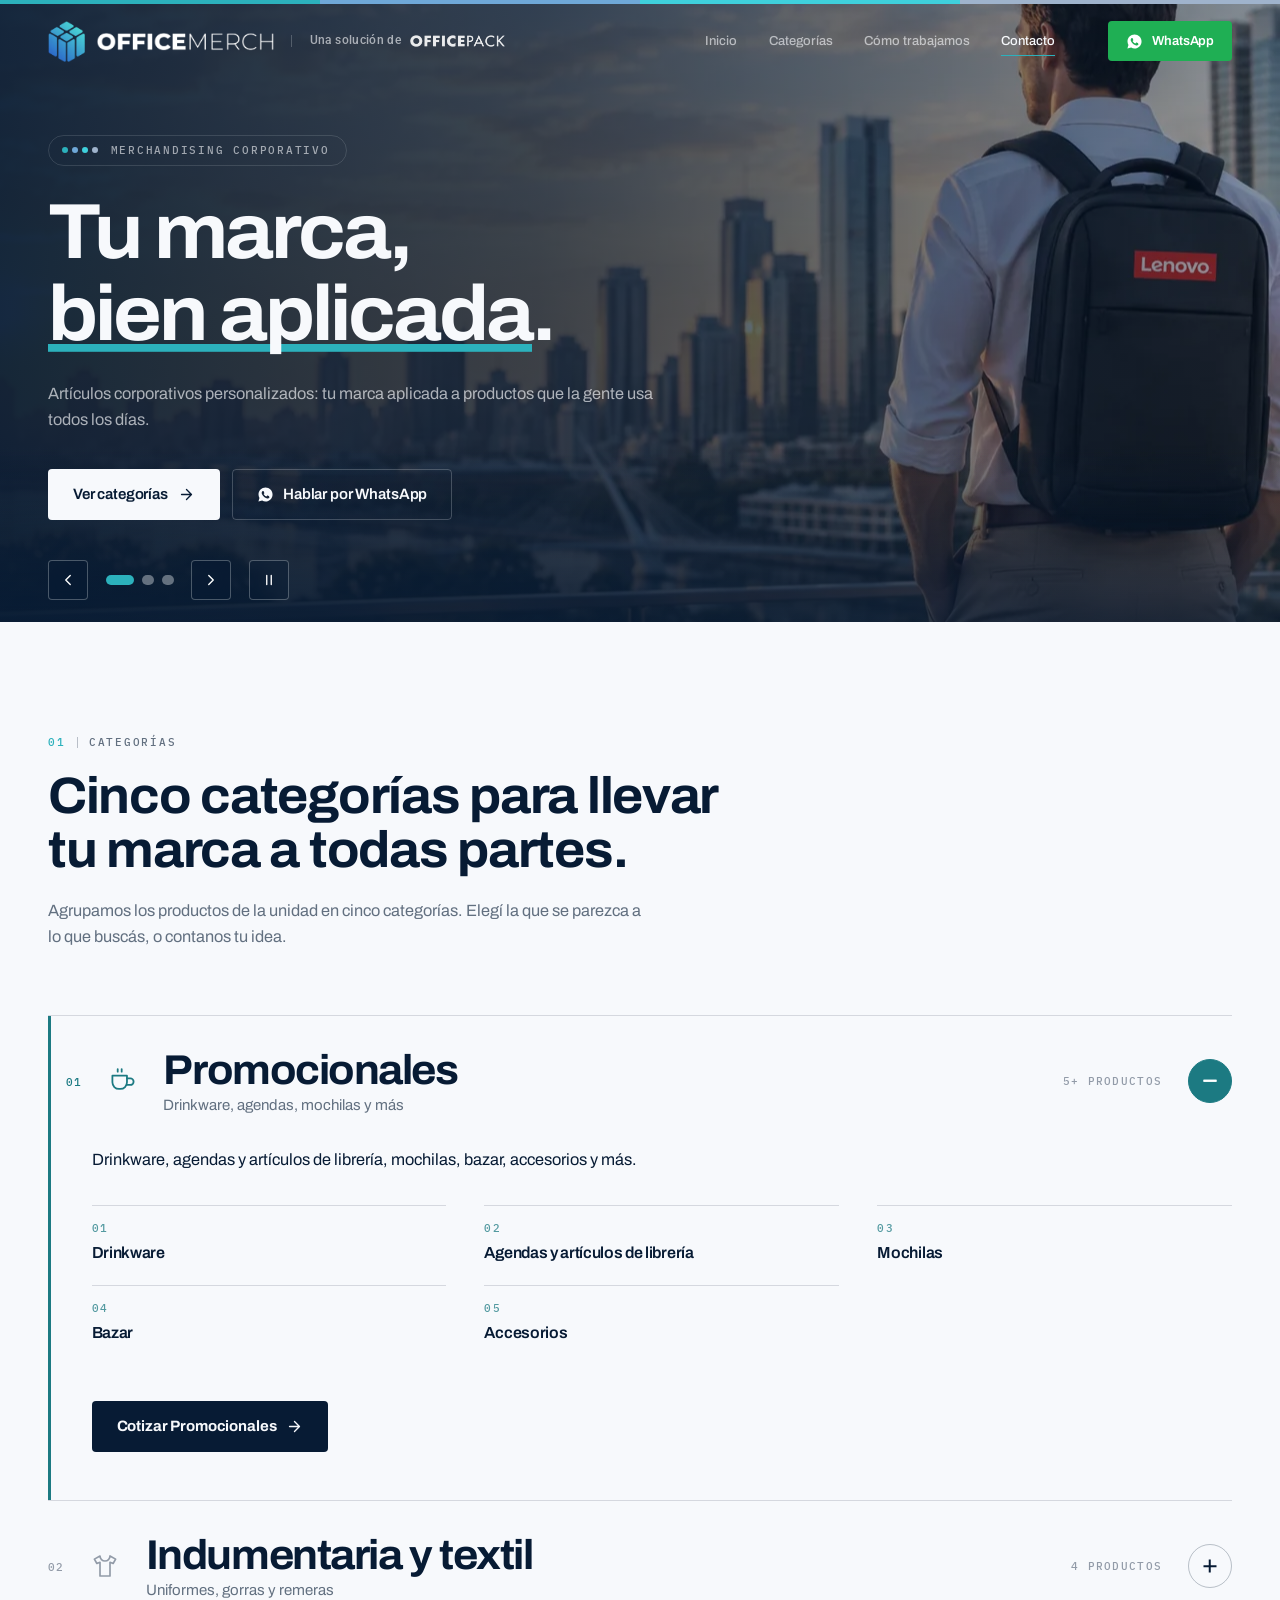
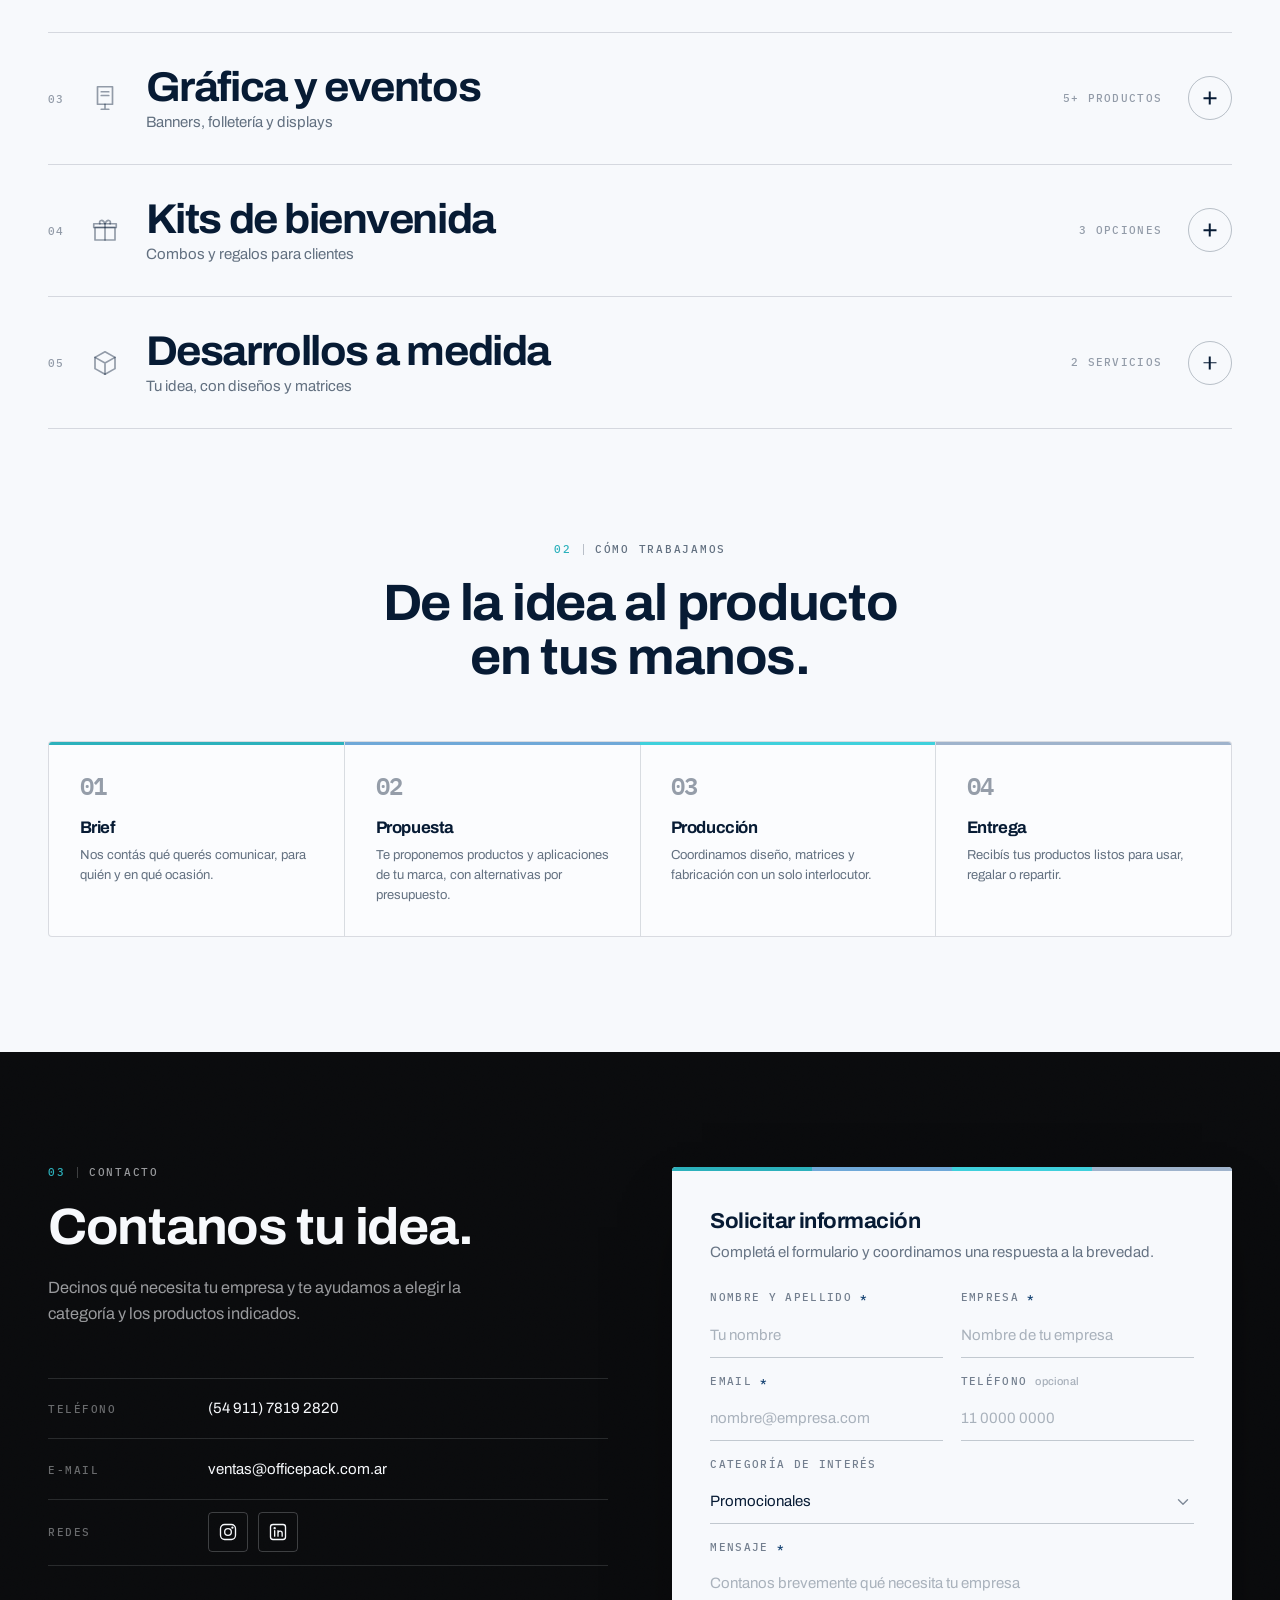
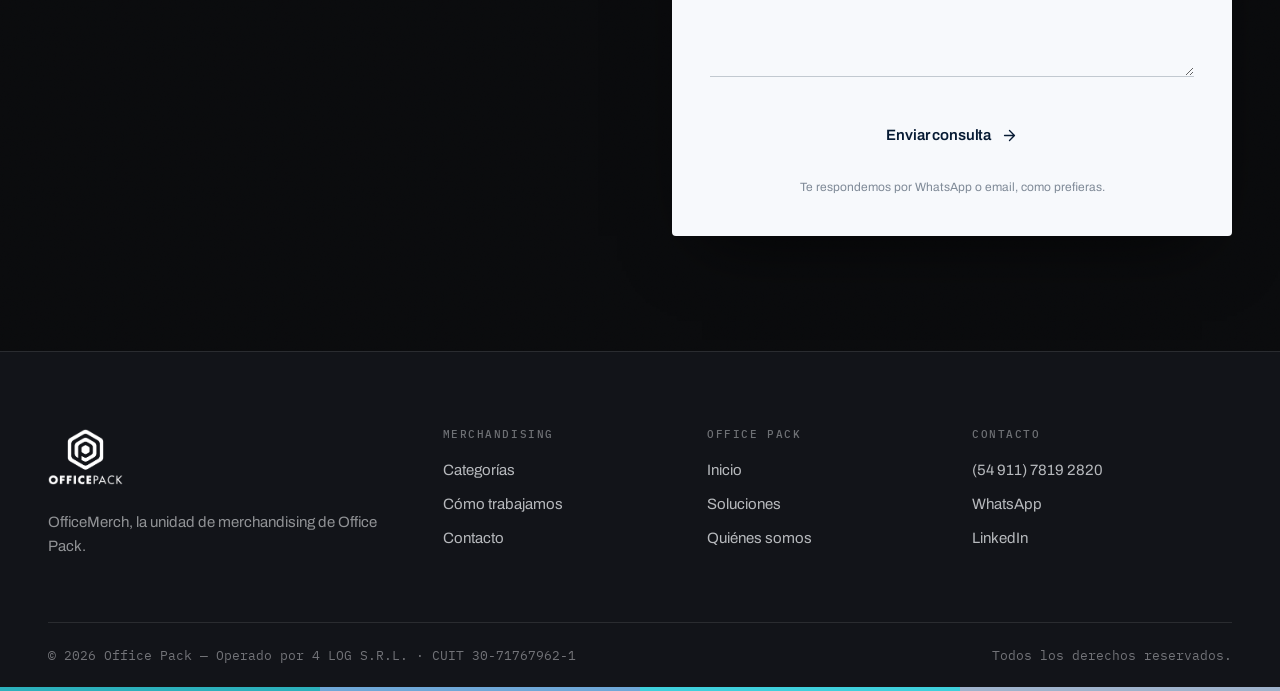
==== commit 14b32d1a: "Categorias de OfficeMerch como acordeon, igual que el home La seccion 01 Categorias pasa de tarjetas" ====
--- a/merch/index.html
+++ b/merch/index.html
@@ -97,7 +97,7 @@
 
       <!-- 1 · Tu marca, bien aplicada -->
       <div class="merch-slide merch-slide--wide is-active" data-slide role="group" aria-roledescription="slide" aria-label="1 de 3">
-        <div class="merch-slide__bg" aria-hidden="true" style="--img:url('/merch/img/tu-marca-bien-aplicada.webp')"></div>
+        <div class="merch-slide__bg" aria-hidden="true" style="--img:url('/merch/img/tu-marca-bien-aplicada.webp'); --img-pos-m:88% center; --scrim-top:.8; --scrim-bot:.5"></div>
         <div class="wrap hero__in">
           <div class="hero__copy">
             <p class="eyebrow">
@@ -224,48 +224,178 @@
       </p>
     </header>
 
-    <ul class="cats" data-reveal>
-      <li class="cat">
-        <div class="cat__top">
-          <svg class="cat__ico" viewBox="0 0 24 24" aria-hidden="true"><path d="M4 8h11v5a5 5 0 0 1-5 5H9a5 5 0 0 1-5-5V8z"/><path d="M15 10h2.5a2.5 2.5 0 0 1 0 5H15"/><path d="M8 3v2M11 3v2"/></svg>
-          <span class="cat__n">01</span>
-        </div>
-        <h3>Promocionales</h3>
-        <p>Drinkware, agendas y artículos de librería, mochilas, bazar, accesorios y más.</p>
-      </li>
-      <li class="cat">
-        <div class="cat__top">
-          <svg class="cat__ico" viewBox="0 0 24 24" aria-hidden="true"><path d="M8 4 3.5 6.5l2 3.5L8 9v11h8V9l2.5 1 2-3.5L16 4a4 4 0 0 1-8 0z"/></svg>
-          <span class="cat__n">02</span>
-        </div>
-        <h3>Indumentaria y textil</h3>
-        <p>Uniformes y ropa de trabajo, gorras, remeras y otros textiles promocionales.</p>
-      </li>
-      <li class="cat">
-        <div class="cat__top">
-          <svg class="cat__ico" viewBox="0 0 24 24" aria-hidden="true"><path d="M6 3h12v14H6z"/><path d="M9 7h6M9 10h6"/><path d="M9 21h6M12 17v4"/></svg>
-          <span class="cat__n">03</span>
-        </div>
-        <h3>Gráfica y eventos</h3>
-        <p>Banners, folletería, papelería institucional, tarjetas corporativas, display para eventos y más.</p>
-      </li>
-      <li class="cat">
-        <div class="cat__top">
-          <svg class="cat__ico" viewBox="0 0 24 24" aria-hidden="true"><path d="M4 10h16v10H4z"/><path d="M3 7h18v3H3z"/><path d="M12 7v13"/><path d="M12 7C10.5 3 6.5 4 8 7M12 7c1.5-4 5.5-3 4 0"/></svg>
-          <span class="cat__n">04</span>
-        </div>
-        <h3>Kits de bienvenida</h3>
-        <p>Combos para ocasiones especiales, combinaciones estándar o a medida, regalos para clientes.</p>
-      </li>
-      <li class="cat">
-        <div class="cat__top">
-          <svg class="cat__ico" viewBox="0 0 24 24" aria-hidden="true"><path d="M12 3l8 4.5v9L12 21l-8-4.5v-9L12 3z"/><path d="M12 12l8-4.5M12 12v9M12 12 4 7.5"/></svg>
-          <span class="cat__n">05</span>
-        </div>
-        <h3>Desarrollos a medida</h3>
-        <p>Llevamos a cabo tu idea con diseños y matrices a medida.</p>
-      </li>
-    </ul>
+    <div class="units" id="units">
+
+      <!-- 01 PROMOCIONALES -->
+      <article class="unit" id="promocionales">
+        <h3 class="unit__h">
+          <button class="unit__head" aria-expanded="false" aria-controls="body-promocionales">
+            <span class="unit__n">01</span>
+            <svg class="unit__ico" viewBox="0 0 24 24" aria-hidden="true"><path d="M4 8h11v5a5 5 0 0 1-5 5H9a5 5 0 0 1-5-5V8z"/><path d="M15 10h2.5a2.5 2.5 0 0 1 0 5H15"/><path d="M8 3v2M11 3v2"/></svg>
+            <span class="unit__title">
+              <span class="unit__name">Promocionales</span>
+              <span class="unit__tag">Drinkware, agendas, mochilas y más</span>
+            </span>
+            <span class="unit__meta">5+ productos</span>
+            <span class="unit__plus" aria-hidden="true"></span>
+          </button>
+        </h3>
+        <div class="unit__body" id="body-promocionales" role="region">
+          <div class="unit__clip">
+            <div class="unit__inner">
+              <p class="unit__lead">Drinkware, agendas y artículos de librería, mochilas, bazar, accesorios y más.</p>
+              <ul class="svc">
+                <li><span class="n">01</span><h4>Drinkware</h4></li>
+                <li><span class="n">02</span><h4>Agendas y artículos de librería</h4></li>
+                <li><span class="n">03</span><h4>Mochilas</h4></li>
+                <li><span class="n">04</span><h4>Bazar</h4></li>
+                <li><span class="n">05</span><h4>Accesorios</h4></li>
+              </ul>
+              <div class="unit__cta">
+                <a class="btn btn--unit" href="#contacto" data-cat="Promocionales" data-msg="Hola, quisiera cotizar productos promocionales. ">Cotizar Promocionales
+                  <svg viewBox="0 0 24 24" class="ico-arrow" aria-hidden="true"><path d="M5 12h13M12 5l7 7-7 7"/></svg>
+                </a>
+              </div>
+            </div>
+          </div>
+        </div>
+      </article>
+
+      <!-- 02 INDUMENTARIA Y TEXTIL -->
+      <article class="unit" id="indumentaria">
+        <h3 class="unit__h">
+          <button class="unit__head" aria-expanded="false" aria-controls="body-indumentaria">
+            <span class="unit__n">02</span>
+            <svg class="unit__ico" viewBox="0 0 24 24" aria-hidden="true"><path d="M8 4 3.5 6.5l2 3.5L8 9v11h8V9l2.5 1 2-3.5L16 4a4 4 0 0 1-8 0z"/></svg>
+            <span class="unit__title">
+              <span class="unit__name">Indumentaria y textil</span>
+              <span class="unit__tag">Uniformes, gorras y remeras</span>
+            </span>
+            <span class="unit__meta">4 productos</span>
+            <span class="unit__plus" aria-hidden="true"></span>
+          </button>
+        </h3>
+        <div class="unit__body" id="body-indumentaria" role="region">
+          <div class="unit__clip">
+            <div class="unit__inner">
+              <p class="unit__lead">Uniformes y ropa de trabajo, gorras, remeras y otros textiles promocionales.</p>
+              <ul class="svc">
+                <li><span class="n">01</span><h4>Uniformes y ropa de trabajo</h4></li>
+                <li><span class="n">02</span><h4>Gorras</h4></li>
+                <li><span class="n">03</span><h4>Remeras</h4></li>
+                <li><span class="n">04</span><h4>Otros textiles promocionales</h4></li>
+              </ul>
+              <div class="unit__cta">
+                <a class="btn btn--unit" href="#contacto" data-cat="Indumentaria y textil" data-msg="Hola, quisiera cotizar indumentaria y textiles. ">Cotizar Indumentaria y textil
+                  <svg viewBox="0 0 24 24" class="ico-arrow" aria-hidden="true"><path d="M5 12h13M12 5l7 7-7 7"/></svg>
+                </a>
+              </div>
+            </div>
+          </div>
+        </div>
+      </article>
+
+      <!-- 03 GRÁFICA Y EVENTOS -->
+      <article class="unit" id="grafica">
+        <h3 class="unit__h">
+          <button class="unit__head" aria-expanded="false" aria-controls="body-grafica">
+            <span class="unit__n">03</span>
+            <svg class="unit__ico" viewBox="0 0 24 24" aria-hidden="true"><path d="M6 3h12v14H6z"/><path d="M9 7h6M9 10h6"/><path d="M9 21h6M12 17v4"/></svg>
+            <span class="unit__title">
+              <span class="unit__name">Gráfica y eventos</span>
+              <span class="unit__tag">Banners, folletería y displays</span>
+            </span>
+            <span class="unit__meta">5+ productos</span>
+            <span class="unit__plus" aria-hidden="true"></span>
+          </button>
+        </h3>
+        <div class="unit__body" id="body-grafica" role="region">
+          <div class="unit__clip">
+            <div class="unit__inner">
+              <p class="unit__lead">Banners, folletería, papelería institucional, tarjetas corporativas, display para eventos y más.</p>
+              <ul class="svc">
+                <li><span class="n">01</span><h4>Banners</h4></li>
+                <li><span class="n">02</span><h4>Folletería</h4></li>
+                <li><span class="n">03</span><h4>Papelería institucional</h4></li>
+                <li><span class="n">04</span><h4>Tarjetas corporativas</h4></li>
+                <li><span class="n">05</span><h4>Display para eventos</h4></li>
+              </ul>
+              <div class="unit__cta">
+                <a class="btn btn--unit" href="#contacto" data-cat="Gráfica y eventos" data-msg="Hola, quisiera cotizar gráfica y material para eventos. ">Cotizar Gráfica y eventos
+                  <svg viewBox="0 0 24 24" class="ico-arrow" aria-hidden="true"><path d="M5 12h13M12 5l7 7-7 7"/></svg>
+                </a>
+              </div>
+            </div>
+          </div>
+        </div>
+      </article>
+
+      <!-- 04 KITS DE BIENVENIDA -->
+      <article class="unit" id="kits">
+        <h3 class="unit__h">
+          <button class="unit__head" aria-expanded="false" aria-controls="body-kits">
+            <span class="unit__n">04</span>
+            <svg class="unit__ico" viewBox="0 0 24 24" aria-hidden="true"><path d="M4 10h16v10H4z"/><path d="M3 7h18v3H3z"/><path d="M12 7v13"/><path d="M12 7C10.5 3 6.5 4 8 7M12 7c1.5-4 5.5-3 4 0"/></svg>
+            <span class="unit__title">
+              <span class="unit__name">Kits de bienvenida</span>
+              <span class="unit__tag">Combos y regalos para clientes</span>
+            </span>
+            <span class="unit__meta">3 opciones</span>
+            <span class="unit__plus" aria-hidden="true"></span>
+          </button>
+        </h3>
+        <div class="unit__body" id="body-kits" role="region">
+          <div class="unit__clip">
+            <div class="unit__inner">
+              <p class="unit__lead">Combos para ocasiones especiales, combinaciones estándar o a medida, regalos para clientes.</p>
+              <ul class="svc">
+                <li><span class="n">01</span><h4>Combos para ocasiones especiales</h4></li>
+                <li><span class="n">02</span><h4>Combinaciones estándar o a medida</h4></li>
+                <li><span class="n">03</span><h4>Regalos para clientes</h4></li>
+              </ul>
+              <div class="unit__cta">
+                <a class="btn btn--unit" href="#contacto" data-cat="Kits de bienvenida" data-msg="Hola, quisiera cotizar kits de bienvenida. ">Cotizar Kits de bienvenida
+                  <svg viewBox="0 0 24 24" class="ico-arrow" aria-hidden="true"><path d="M5 12h13M12 5l7 7-7 7"/></svg>
+                </a>
+              </div>
+            </div>
+          </div>
+        </div>
+      </article>
+
+      <!-- 05 DESARROLLOS A MEDIDA -->
+      <article class="unit" id="desarrollos">
+        <h3 class="unit__h">
+          <button class="unit__head" aria-expanded="false" aria-controls="body-desarrollos">
+            <span class="unit__n">05</span>
+            <svg class="unit__ico" viewBox="0 0 24 24" aria-hidden="true"><path d="M12 3l8 4.5v9L12 21l-8-4.5v-9L12 3z"/><path d="M12 12l8-4.5M12 12v9M12 12 4 7.5"/></svg>
+            <span class="unit__title">
+              <span class="unit__name">Desarrollos a medida</span>
+              <span class="unit__tag">Tu idea, con diseños y matrices</span>
+            </span>
+            <span class="unit__meta">2 servicios</span>
+            <span class="unit__plus" aria-hidden="true"></span>
+          </button>
+        </h3>
+        <div class="unit__body" id="body-desarrollos" role="region">
+          <div class="unit__clip">
+            <div class="unit__inner">
+              <p class="unit__lead">Llevamos a cabo tu idea con diseños y matrices a medida.</p>
+              <ul class="svc">
+                <li><span class="n">01</span><h4>Diseños a medida</h4></li>
+                <li><span class="n">02</span><h4>Matrices a medida</h4></li>
+              </ul>
+              <div class="unit__cta">
+                <a class="btn btn--unit" href="#contacto" data-cat="Desarrollos a medida" data-msg="Hola, tengo una idea para un producto a medida. ">Cotizar Desarrollos a medida
+                  <svg viewBox="0 0 24 24" class="ico-arrow" aria-hidden="true"><path d="M5 12h13M12 5l7 7-7 7"/></svg>
+                </a>
+              </div>
+            </div>
+          </div>
+        </div>
+      </article>
+
+    </div>
   </div>
 </section>
 
--- a/merch/merch.css
+++ b/merch/merch.css
@@ -107,56 +107,21 @@
 }
 @media (max-width:1080px){
   .merch-slide{ padding-top:clamp(7rem,14vh,9rem); }
-  .merch-slide__bg::after{ background:linear-gradient(180deg, rgba(7,27,52,.88) 0%, rgba(7,27,52,.72) 100%); }
+  /* En pantallas chicas se recorta mucho la foto: --img-pos-m elige qué parte priorizar */
+  .merch-slide__bg{ background-position:var(--img-pos-m, var(--img-pos, center)); }
+  /* Oscurecido de la foto en pantallas chicas; --scrim-top / --scrim-bot lo ajustan por diapositiva */
+  .merch-slide__bg::after{
+    background:linear-gradient(180deg, rgba(7,27,52,var(--scrim-top,.88)) 0%, rgba(7,27,52,var(--scrim-bot,.72)) 100%);
+  }
 }
 @media (max-width:640px){
   .merch-slide{ padding-top:6.5rem; }
 }
 
 /* ------------------------------------------------------------- CATEGORÍAS */
-.cats{
-  list-style:none;
-  display:grid; grid-template-columns:repeat(6,1fr); gap:1.25rem;
-  margin-top:clamp(2.5rem,5vw,3.5rem);
-}
-.cat{
-  grid-column:span 2;
-  position:relative; overflow:hidden;
-  padding:2rem 1.75rem 2.1rem;
-  background:rgba(255,255,255,.7);
-  border:1px solid var(--line); border-radius:var(--r-lg);
-  transition:transform .4s var(--ease), box-shadow .4s var(--ease), border-color .4s var(--ease);
-}
-.cat:nth-child(n+4){ grid-column:span 3; }
-.cat::before{
-  content:''; position:absolute; top:0; left:0; width:100%; height:3px;
-  background:var(--c-tec);
-  transform:scaleX(0); transform-origin:left;
-  transition:transform .5s var(--ease);
-}
-.cat:hover{
-  transform:translateY(-4px);
-  border-color:var(--line-2);
-  box-shadow:0 22px 40px -24px rgba(7,27,52,.35);
-}
-.cat:hover::before{ transform:scaleX(1); }
-
-.cat__top{ display:flex; justify-content:space-between; align-items:flex-start; margin-bottom:1.5rem; }
-.cat__ico{
-  width:36px; height:36px;
-  fill:none; stroke:var(--c-tec-ink); stroke-width:1.4; stroke-linecap:round; stroke-linejoin:round;
-}
-.cat__n{ font:500 var(--fs-label)/1 var(--mono); letter-spacing:.12em; color:var(--fg-mute); padding-top:.3em; }
-.cat h3{ font-size:var(--fs-h3); font-stretch:103%; }
-.cat p{ margin-top:.6rem; max-width:34rem; font-size:var(--fs-sm); line-height:1.55; color:var(--fg-dim); text-wrap:pretty; }
-
-/* ------------------------------------------------------------ RESPONSIVE */
-@media (max-width:1000px){
-  .cats{ grid-template-columns:repeat(2,1fr); }
-  .cat,.cat:nth-child(n+4){ grid-column:auto; }
-  .cat:last-child{ grid-column:1 / -1; }
-}
-@media (max-width:640px){
-  .cats{ grid-template-columns:1fr; }
-  .cat:last-child{ grid-column:auto; }
-}
+/* Acordeón idéntico al del home (mismos estilos y JS); acá solo se ajusta al fondo claro */
+.merch-cats .unit{ --u:var(--c-tec-ink); }
+.merch-cats .unit.is-open .unit__plus::before,
+.merch-cats .unit.is-open .unit__plus::after{ background:#fff; }
+.merch-cats .btn--unit{ background:var(--ink); color:var(--paper); }
+.merch-cats .btn--unit:hover{ filter:none; background:var(--ink-3); }
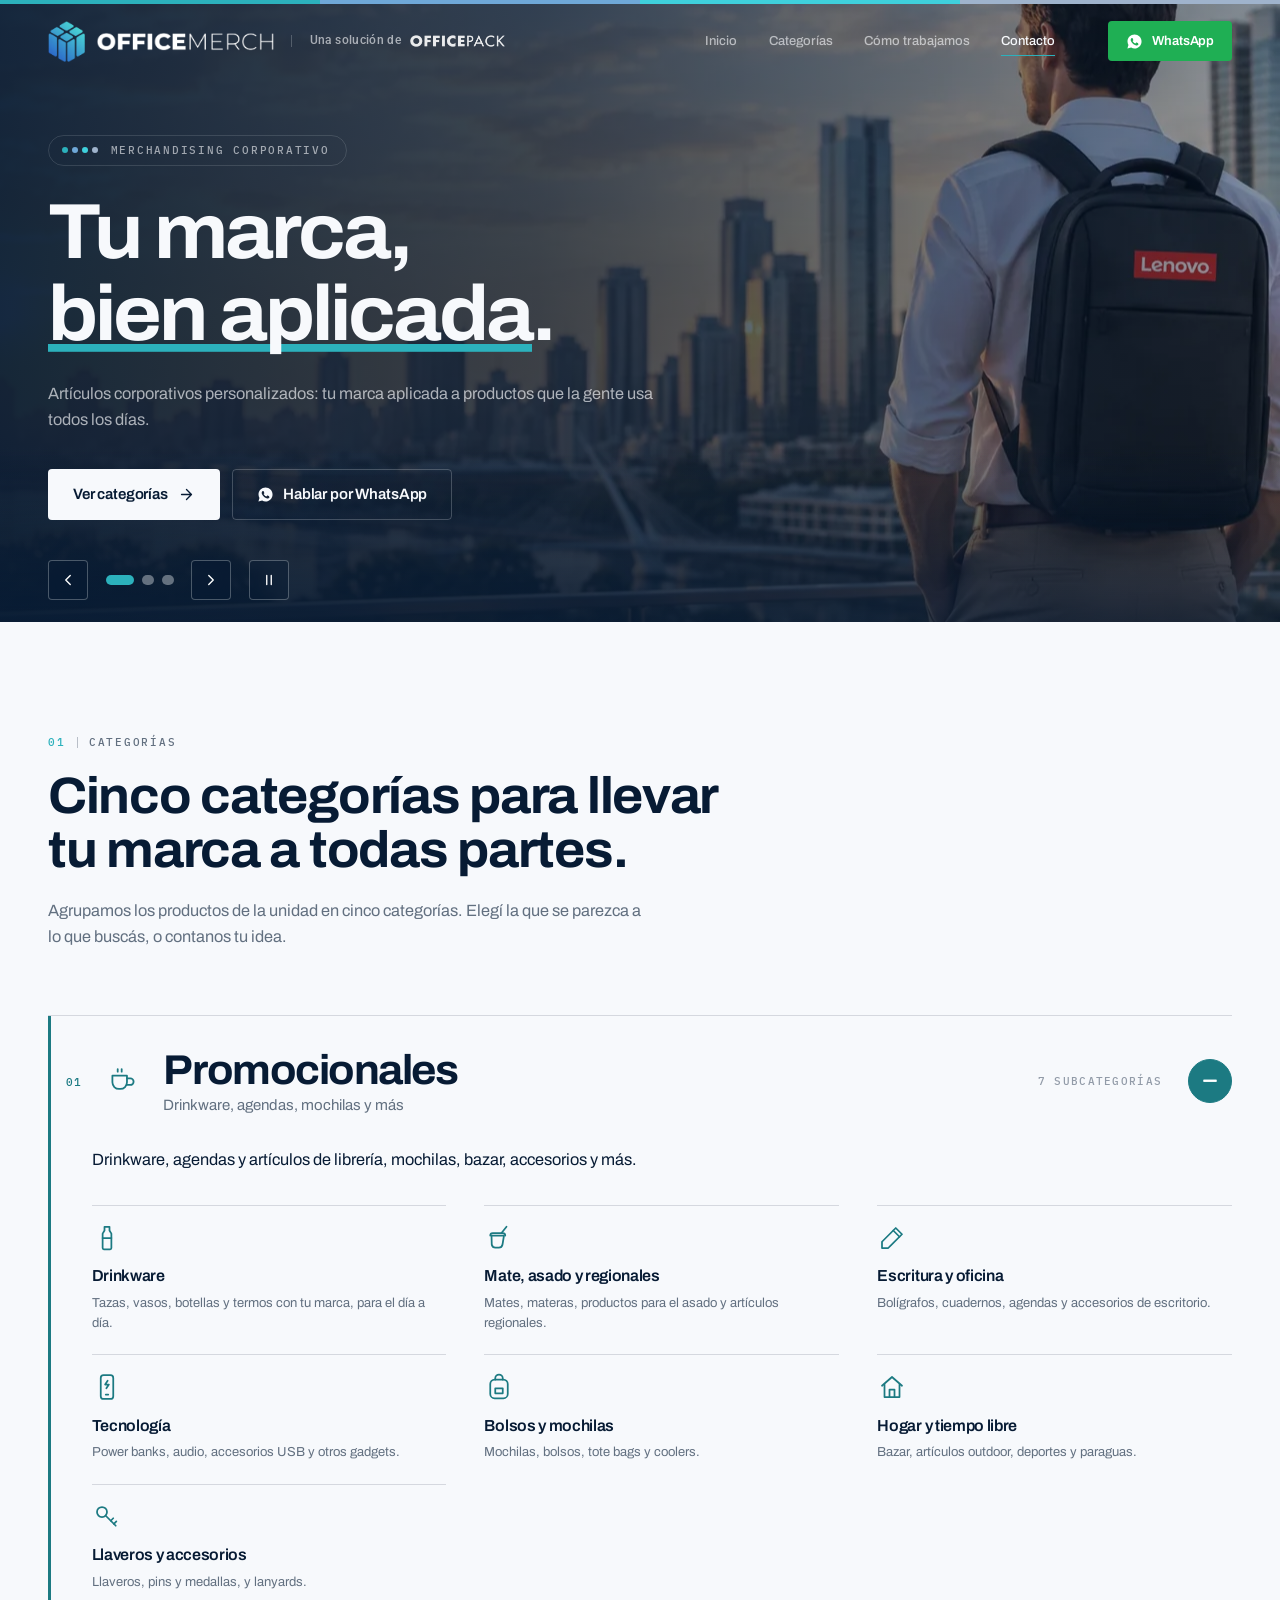
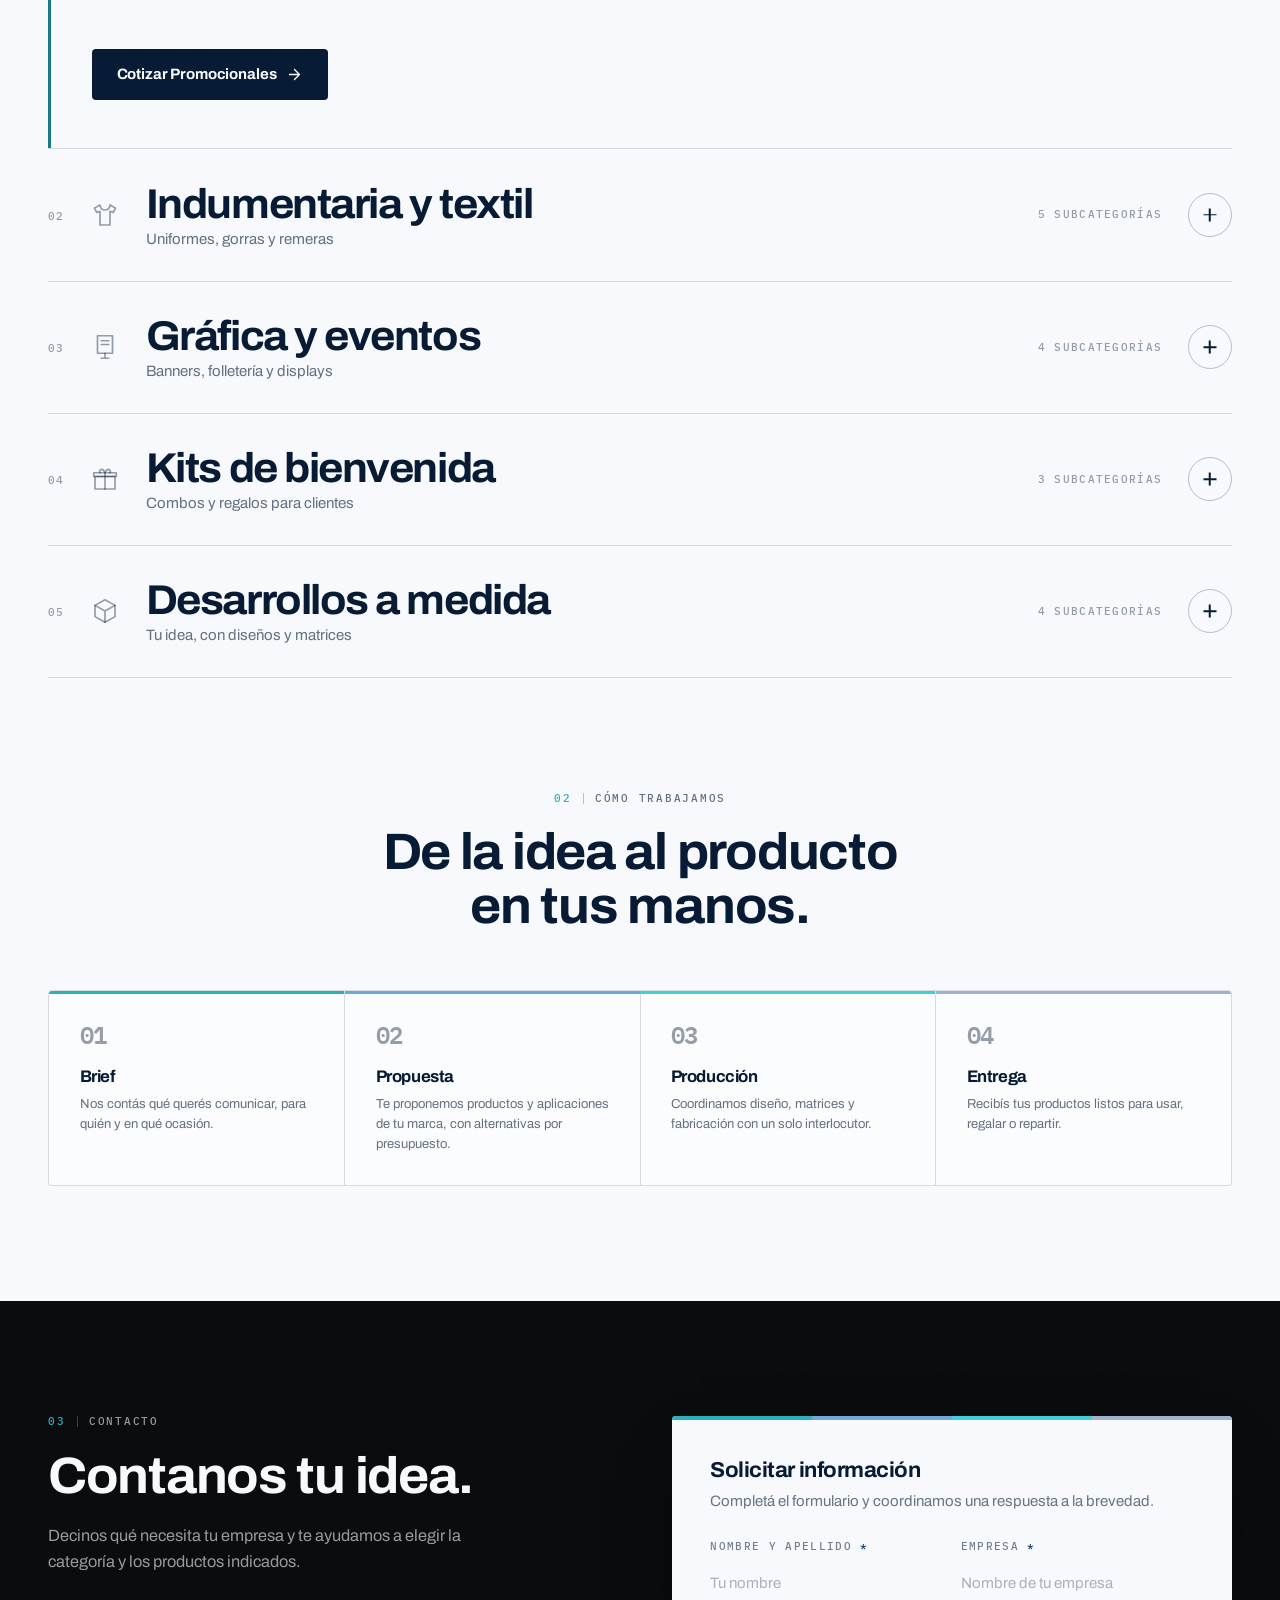
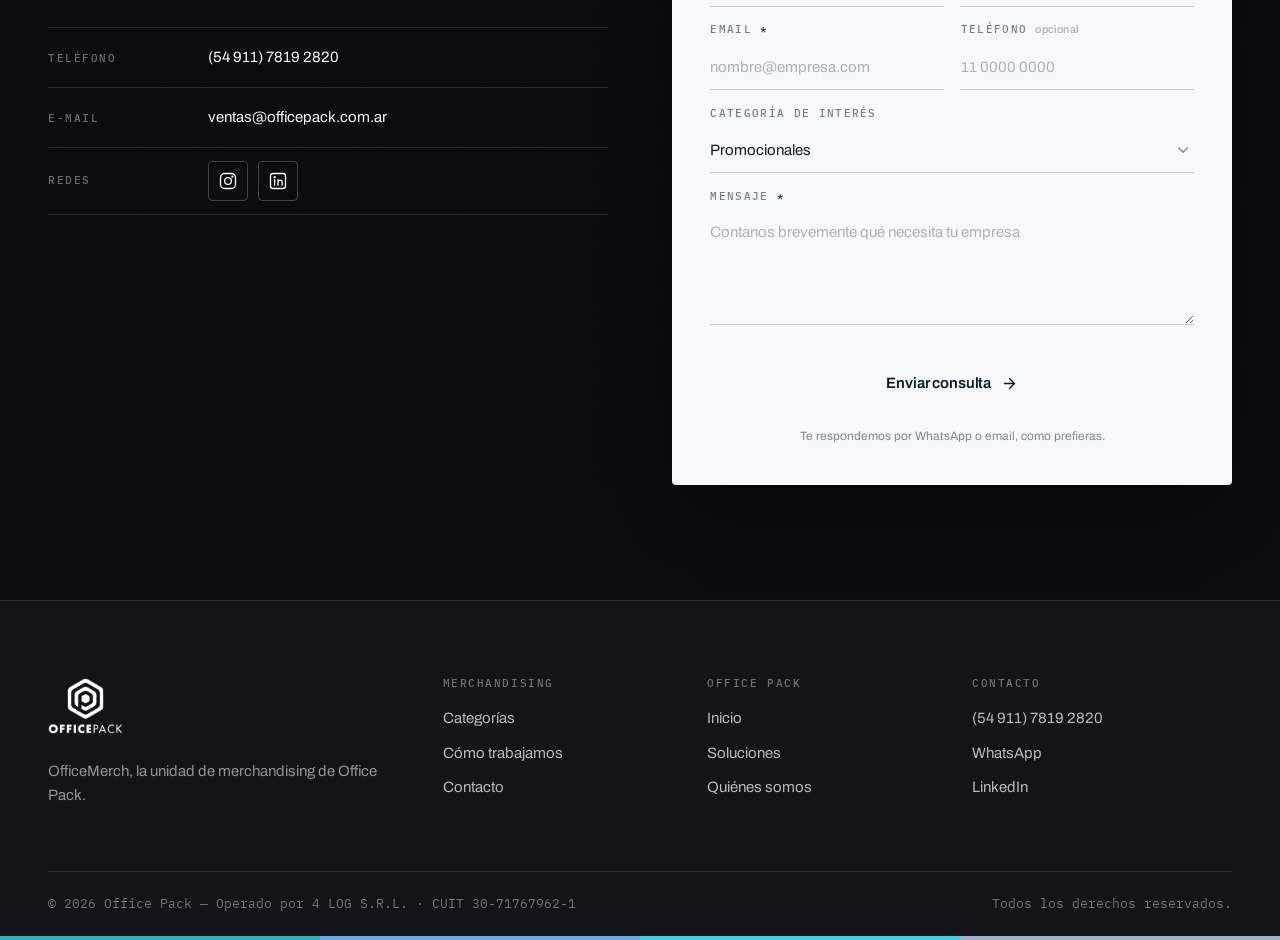
==== commit 70165878: "OfficeMerch: subcategorias de cada categoria segun el arbol (Opcion 2) Dentro de cada categoria del " ====
--- a/merch/index.html
+++ b/merch/index.html
@@ -7,8 +7,14 @@
 <meta name="description" content="OfficeMerch, la unidad de merchandising de Office Pack: artículos corporativos personalizados, indumentaria, gráfica y eventos, kits de bienvenida y desarrollos a medida.">
 <meta name="theme-color" content="#071b34">
 
-<!-- BORRADOR: quitar esta línea al publicar la página -->
-<meta name="robots" content="noindex, nofollow">
+<link rel="canonical" href="https://www.officepack.com.ar/merch/">
+<meta property="og:type" content="website">
+<meta property="og:locale" content="es_AR">
+<meta property="og:site_name" content="Office Pack">
+<meta property="og:title" content="OfficeMerch | Merchandising corporativo — Office Pack">
+<meta property="og:description" content="OfficeMerch, la unidad de merchandising de Office Pack: artículos corporativos personalizados, indumentaria, gráfica y eventos, kits de bienvenida y desarrollos a medida.">
+<meta property="og:url" content="https://www.officepack.com.ar/merch/">
+<meta name="twitter:card" content="summary">
 
 <link rel="icon" href="/assets/img/favicon.png" type="image/png">
 <link rel="apple-touch-icon" href="/assets/img/favicon.png">
@@ -130,7 +136,7 @@
 
       <!-- 2 · Regalos de fin de año -->
       <div class="merch-slide merch-slide--wide" data-slide role="group" aria-roledescription="slide" aria-label="2 de 3">
-        <div class="merch-slide__bg" aria-hidden="true" style="--img:url('/merch/img/regalos-fin-de-anio.webp')"></div>
+        <div class="merch-slide__bg" aria-hidden="true" style="--img:url('/merch/img/regalos-fin-de-anio.webp'); --img-pos-m:86% center; --scrim-top:.8; --scrim-bot:.55"></div>
         <div class="wrap hero__in">
           <div class="hero__copy">
             <p class="eyebrow">
@@ -160,7 +166,7 @@
 
       <!-- 3 · Diseños personalizados y a medida -->
       <div class="merch-slide merch-slide--wide" data-slide role="group" aria-roledescription="slide" aria-label="3 de 3">
-        <div class="merch-slide__bg" aria-hidden="true" style="--img:url('/merch/img/disenos-a-medida.webp')"></div>
+        <div class="merch-slide__bg" aria-hidden="true" style="--img:url('/merch/img/disenos-a-medida.webp'); --img-pos-m:92% center; --scrim-top:.82; --scrim-bot:.62"></div>
         <div class="wrap hero__in">
           <div class="hero__copy">
             <p class="eyebrow">
@@ -236,7 +242,7 @@
               <span class="unit__name">Promocionales</span>
               <span class="unit__tag">Drinkware, agendas, mochilas y más</span>
             </span>
-            <span class="unit__meta">5+ productos</span>
+            <span class="unit__meta">7 subcategorías</span>
             <span class="unit__plus" aria-hidden="true"></span>
           </button>
         </h3>
@@ -245,11 +251,13 @@
             <div class="unit__inner">
               <p class="unit__lead">Drinkware, agendas y artículos de librería, mochilas, bazar, accesorios y más.</p>
               <ul class="svc">
-                <li><span class="n">01</span><h4>Drinkware</h4></li>
-                <li><span class="n">02</span><h4>Agendas y artículos de librería</h4></li>
-                <li><span class="n">03</span><h4>Mochilas</h4></li>
-                <li><span class="n">04</span><h4>Bazar</h4></li>
-                <li><span class="n">05</span><h4>Accesorios</h4></li>
+                <li><svg class="svc__ico" viewBox="0 0 24 24" aria-hidden="true"><path d="M10 3h4v3l1.5 2.5V20a1 1 0 0 1-1 1h-5a1 1 0 0 1-1-1V8.5L10 6V3z"/><path d="M8.5 12h7"/></svg><h4>Drinkware</h4><p>Tazas, vasos, botellas y termos con tu marca, para el día a día.</p></li>
+                <li><svg class="svc__ico" viewBox="0 0 24 24" aria-hidden="true"><path d="M6 10h10l-1.2 7.2a3 3 0 0 1-3 2.5H9.2a3 3 0 0 1-3-2.5L6 10z"/><path d="M5 10c0-1 .8-2 2-2h8c1.2 0 2 1 2 2"/><path d="M14 8l4-5"/></svg><h4>Mate, asado y regionales</h4><p>Mates, materas, productos para el asado y artículos regionales.</p></li>
+                <li><svg class="svc__ico" viewBox="0 0 24 24" aria-hidden="true"><path d="M15 4l5 5L9 20H4v-5L15 4z"/><path d="M13 6l5 5"/></svg><h4>Escritura y oficina</h4><p>Bolígrafos, cuadernos, agendas y accesorios de escritorio.</p></li>
+                <li><svg class="svc__ico" viewBox="0 0 24 24" aria-hidden="true"><rect x="7" y="2.5" width="10" height="19" rx="2.2"/><path d="M11 18h2"/><path d="M12.5 7l-2 3h3l-2 3"/></svg><h4>Tecnología</h4><p>Power banks, audio, accesorios USB y otros gadgets.</p></li>
+                <li><svg class="svc__ico" viewBox="0 0 24 24" aria-hidden="true"><path d="M9 6V5a3 3 0 0 1 6 0v1"/><rect x="5" y="6" width="14" height="15" rx="3.5"/><path d="M9 13h6v4H9z"/></svg><h4>Bolsos y mochilas</h4><p>Mochilas, bolsos, tote bags y coolers.</p></li>
+                <li><svg class="svc__ico" viewBox="0 0 24 24" aria-hidden="true"><path d="M4 11l8-7 8 7"/><path d="M6 10v10h12V10"/><path d="M10 20v-6h4v6"/></svg><h4>Hogar y tiempo libre</h4><p>Bazar, artículos outdoor, deportes y paraguas.</p></li>
+                <li><svg class="svc__ico" viewBox="0 0 24 24" aria-hidden="true"><circle cx="8" cy="8" r="4"/><path d="M11 11l8 8"/><path d="M15 15l2-2M17.5 17.5l2-2"/></svg><h4>Llaveros y accesorios</h4><p>Llaveros, pins y medallas, y lanyards.</p></li>
               </ul>
               <div class="unit__cta">
                 <a class="btn btn--unit" href="#contacto" data-cat="Promocionales" data-msg="Hola, quisiera cotizar productos promocionales. ">Cotizar Promocionales
@@ -271,7 +279,7 @@
               <span class="unit__name">Indumentaria y textil</span>
               <span class="unit__tag">Uniformes, gorras y remeras</span>
             </span>
-            <span class="unit__meta">4 productos</span>
+            <span class="unit__meta">5 subcategorías</span>
             <span class="unit__plus" aria-hidden="true"></span>
           </button>
         </h3>
@@ -280,10 +288,11 @@
             <div class="unit__inner">
               <p class="unit__lead">Uniformes y ropa de trabajo, gorras, remeras y otros textiles promocionales.</p>
               <ul class="svc">
-                <li><span class="n">01</span><h4>Uniformes y ropa de trabajo</h4></li>
-                <li><span class="n">02</span><h4>Gorras</h4></li>
-                <li><span class="n">03</span><h4>Remeras</h4></li>
-                <li><span class="n">04</span><h4>Otros textiles promocionales</h4></li>
+                <li><svg class="svc__ico" viewBox="0 0 24 24" aria-hidden="true"><path d="M8 4 3.5 6.5l2 3.5L8 9v11h8V9l2.5 1 2-3.5L16 4a4 4 0 0 1-8 0z"/></svg><h4>Remeras y chombas</h4><p>Remeras de algodón, remeras dry-fit y chombas.</p></li>
+                <li><svg class="svc__ico" viewBox="0 0 24 24" aria-hidden="true"><path d="M9 4 4 7v13h4V10"/><path d="M15 4l5 3v13h-4V10"/><path d="M9 4c1 2 2 3 3 3s2-1 3-3"/><path d="M12 7v14"/></svg><h4>Abrigo</h4><p>Buzos, camperas y chalecos.</p></li>
+                <li><svg class="svc__ico" viewBox="0 0 24 24" aria-hidden="true"><path d="M9 3l3 3.5L15 3l5 3-1.5 4H17v11H7V10H5.5L4 6l5-3z"/><path d="M12 6.5V21"/><path d="M14.5 13H16v2h-1.5z"/></svg><h4>Uniformes y ropa de trabajo</h4><p>Camisas, ambos y ropa de trabajo para equipos.</p></li>
+                <li><svg class="svc__ico" viewBox="0 0 24 24" aria-hidden="true"><path d="M4.5 15a7.5 7.5 0 0 1 15 0z"/><path d="M19.5 15H22c0 1.5-1 2.5-2.5 2.5"/><path d="M12 7.5V15"/></svg><h4>Gorras y gorros</h4><p>Gorras, gorros de lana y pilusos.</p></li>
+                <li><svg class="svc__ico" viewBox="0 0 24 24" aria-hidden="true"><path d="M4 6h16l-2 5-6 9-6-9-2-5z"/><path d="M9 6l3 5 3-5"/></svg><h4>Textil promocional</h4><p>Bandanas, cuellos y toallas.</p></li>
               </ul>
               <div class="unit__cta">
                 <a class="btn btn--unit" href="#contacto" data-cat="Indumentaria y textil" data-msg="Hola, quisiera cotizar indumentaria y textiles. ">Cotizar Indumentaria y textil
@@ -305,7 +314,7 @@
               <span class="unit__name">Gráfica y eventos</span>
               <span class="unit__tag">Banners, folletería y displays</span>
             </span>
-            <span class="unit__meta">5+ productos</span>
+            <span class="unit__meta">4 subcategorías</span>
             <span class="unit__plus" aria-hidden="true"></span>
           </button>
         </h3>
@@ -314,11 +323,10 @@
             <div class="unit__inner">
               <p class="unit__lead">Banners, folletería, papelería institucional, tarjetas corporativas, display para eventos y más.</p>
               <ul class="svc">
-                <li><span class="n">01</span><h4>Banners</h4></li>
-                <li><span class="n">02</span><h4>Folletería</h4></li>
-                <li><span class="n">03</span><h4>Papelería institucional</h4></li>
-                <li><span class="n">04</span><h4>Tarjetas corporativas</h4></li>
-                <li><span class="n">05</span><h4>Display para eventos</h4></li>
+                <li><svg class="svc__ico" viewBox="0 0 24 24" aria-hidden="true"><path d="M7 3h7l4 4v14H7V3z"/><path d="M14 3v4h4"/><path d="M10 12h5M10 16h5"/></svg><h4>Impresión institucional</h4><p>Papelería, folletería y carpetas corporativas.</p></li>
+                <li><svg class="svc__ico" viewBox="0 0 24 24" aria-hidden="true"><path d="M6 3h12v14H6z"/><path d="M9 7h6M9 10h6"/><path d="M9 21h6M12 17v4"/></svg><h4>Cartelería y señalética</h4><p>Banners, roll-ups y vinilos.</p></li>
+                <li><svg class="svc__ico" viewBox="0 0 24 24" aria-hidden="true"><rect x="5" y="3" width="14" height="18" rx="2"/><circle cx="12" cy="9" r="2.5"/><path d="M8.5 16c.7-2 2-3 3.5-3s2.8 1 3.5 3"/></svg><h4>Eventos y ferias</h4><p>Stands, displays y credenciales para eventos y ferias.</p></li>
+                <li><svg class="svc__ico" viewBox="0 0 24 24" aria-hidden="true"><path d="M4 8l8-4 8 4v9l-8 4-8-4V8z"/><path d="M4 8l8 4 8-4"/><path d="M12 12v9"/><path d="M8 6l8 4"/></svg><h4>Packaging</h4><p>Cajas, bolsas impresas y etiquetas.</p></li>
               </ul>
               <div class="unit__cta">
                 <a class="btn btn--unit" href="#contacto" data-cat="Gráfica y eventos" data-msg="Hola, quisiera cotizar gráfica y material para eventos. ">Cotizar Gráfica y eventos
@@ -340,7 +348,7 @@
               <span class="unit__name">Kits de bienvenida</span>
               <span class="unit__tag">Combos y regalos para clientes</span>
             </span>
-            <span class="unit__meta">3 opciones</span>
+            <span class="unit__meta">3 subcategorías</span>
             <span class="unit__plus" aria-hidden="true"></span>
           </button>
         </h3>
@@ -349,9 +357,9 @@
             <div class="unit__inner">
               <p class="unit__lead">Combos para ocasiones especiales, combinaciones estándar o a medida, regalos para clientes.</p>
               <ul class="svc">
-                <li><span class="n">01</span><h4>Combos para ocasiones especiales</h4></li>
-                <li><span class="n">02</span><h4>Combinaciones estándar o a medida</h4></li>
-                <li><span class="n">03</span><h4>Regalos para clientes</h4></li>
+                <li><svg class="svc__ico" viewBox="0 0 24 24" aria-hidden="true"><rect x="4" y="5" width="16" height="15" rx="2"/><path d="M4 10h16M8 3v4M16 3v4"/><circle cx="12" cy="15" r="1.6"/></svg><h4>Por ocasión</h4><p>Kits para onboarding, fin de año, eventos y clientes VIP.</p></li>
+                <li><svg class="svc__ico" viewBox="0 0 24 24" aria-hidden="true"><circle cx="12" cy="12" r="8"/><path d="M14.5 9.2c-.5-.8-1.4-1.2-2.5-1.2-1.5 0-2.5.8-2.5 2 0 3 5 1.6 5 4.2 0 1.2-1.1 2-2.5 2-1.1 0-2-.4-2.5-1.2"/><path d="M12 6v2M12 16v2"/></svg><h4>Por presupuesto</h4><p>Kits en versión básica, estándar y premium.</p></li>
+                <li><svg class="svc__ico" viewBox="0 0 24 24" aria-hidden="true"><rect x="4" y="4" width="7" height="7" rx="1.2"/><rect x="13" y="4" width="7" height="7" rx="1.2"/><rect x="4" y="13" width="7" height="7" rx="1.2"/><path d="M13 16.5l2.2 2.2L20 14"/></svg><h4>Armado</h4><p>Kits predefinidos o un kit a elección, armado con los productos que prefieras.</p></li>
               </ul>
               <div class="unit__cta">
                 <a class="btn btn--unit" href="#contacto" data-cat="Kits de bienvenida" data-msg="Hola, quisiera cotizar kits de bienvenida. ">Cotizar Kits de bienvenida
@@ -373,7 +381,7 @@
               <span class="unit__name">Desarrollos a medida</span>
               <span class="unit__tag">Tu idea, con diseños y matrices</span>
             </span>
-            <span class="unit__meta">2 servicios</span>
+            <span class="unit__meta">4 subcategorías</span>
             <span class="unit__plus" aria-hidden="true"></span>
           </button>
         </h3>
@@ -382,8 +390,10 @@
             <div class="unit__inner">
               <p class="unit__lead">Llevamos a cabo tu idea con diseños y matrices a medida.</p>
               <ul class="svc">
-                <li><span class="n">01</span><h4>Diseños a medida</h4></li>
-                <li><span class="n">02</span><h4>Matrices a medida</h4></li>
+                <li><svg class="svc__ico" viewBox="0 0 24 24" aria-hidden="true"><path d="M6 4h12l3 5-9 11L3 9l3-5z"/><path d="M3 9h18M9 4l-1 5 4 11M15 4l1 5-4 11"/></svg><h4>Producto exclusivo</h4><p>Diseño propio y molde o matricería a medida.</p></li>
+                <li><svg class="svc__ico" viewBox="0 0 24 24" aria-hidden="true"><circle cx="12" cy="12" r="8.5"/><path d="M3.5 12h17M12 3.5c3 3 3 14 0 17M12 3.5c-3 3-3 14 0 17"/></svg><h4>Importación directa</h4><p>Producción importada por volumen o por contenedor.</p></li>
+                <li><svg class="svc__ico" viewBox="0 0 24 24" aria-hidden="true"><path d="M12 3l1.6 4.4L18 9l-4.4 1.6L12 15l-1.6-4.4L6 9l4.4-1.6L12 3z"/><path d="M18 15l.8 2.2L21 18l-2.2.8L18 21l-.8-2.2L15 18l2.2-.8L18 15z"/></svg><h4>Presentación</h4><p>Packaging premium y experiencia de unboxing.</p></li>
+                <li><svg class="svc__ico" viewBox="0 0 24 24" aria-hidden="true"><path d="M4 9l1.5-5h13L20 9"/><path d="M4 9a2.7 2.7 0 0 0 5.3 0 2.7 2.7 0 0 0 5.4 0A2.7 2.7 0 0 0 20 9"/><path d="M5.5 11.5V20h13v-8.5"/><path d="M10 20v-5h4v5"/></svg><h4>Programas corporativos</h4><p>Tienda corporativa y reposición recurrente de productos.</p></li>
               </ul>
               <div class="unit__cta">
                 <a class="btn btn--unit" href="#contacto" data-cat="Desarrollos a medida" data-msg="Hola, tengo una idea para un producto a medida. ">Cotizar Desarrollos a medida
--- a/merch/merch.css
+++ b/merch/merch.css
@@ -123,5 +123,10 @@
 .merch-cats .unit{ --u:var(--c-tec-ink); }
 .merch-cats .unit.is-open .unit__plus::before,
 .merch-cats .unit.is-open .unit__plus::after{ background:#fff; }
+/* Subcategorías (nivel General del árbol): ícono arriba, nombre y descripción debajo */
+.merch-cats .svc__ico{
+  display:block; width:30px; height:30px; margin-bottom:.85rem;
+  fill:none; stroke:var(--u); stroke-width:1.4; stroke-linecap:round; stroke-linejoin:round;
+}
 .merch-cats .btn--unit{ background:var(--ink); color:var(--paper); }
 .merch-cats .btn--unit:hover{ filter:none; background:var(--ink-3); }
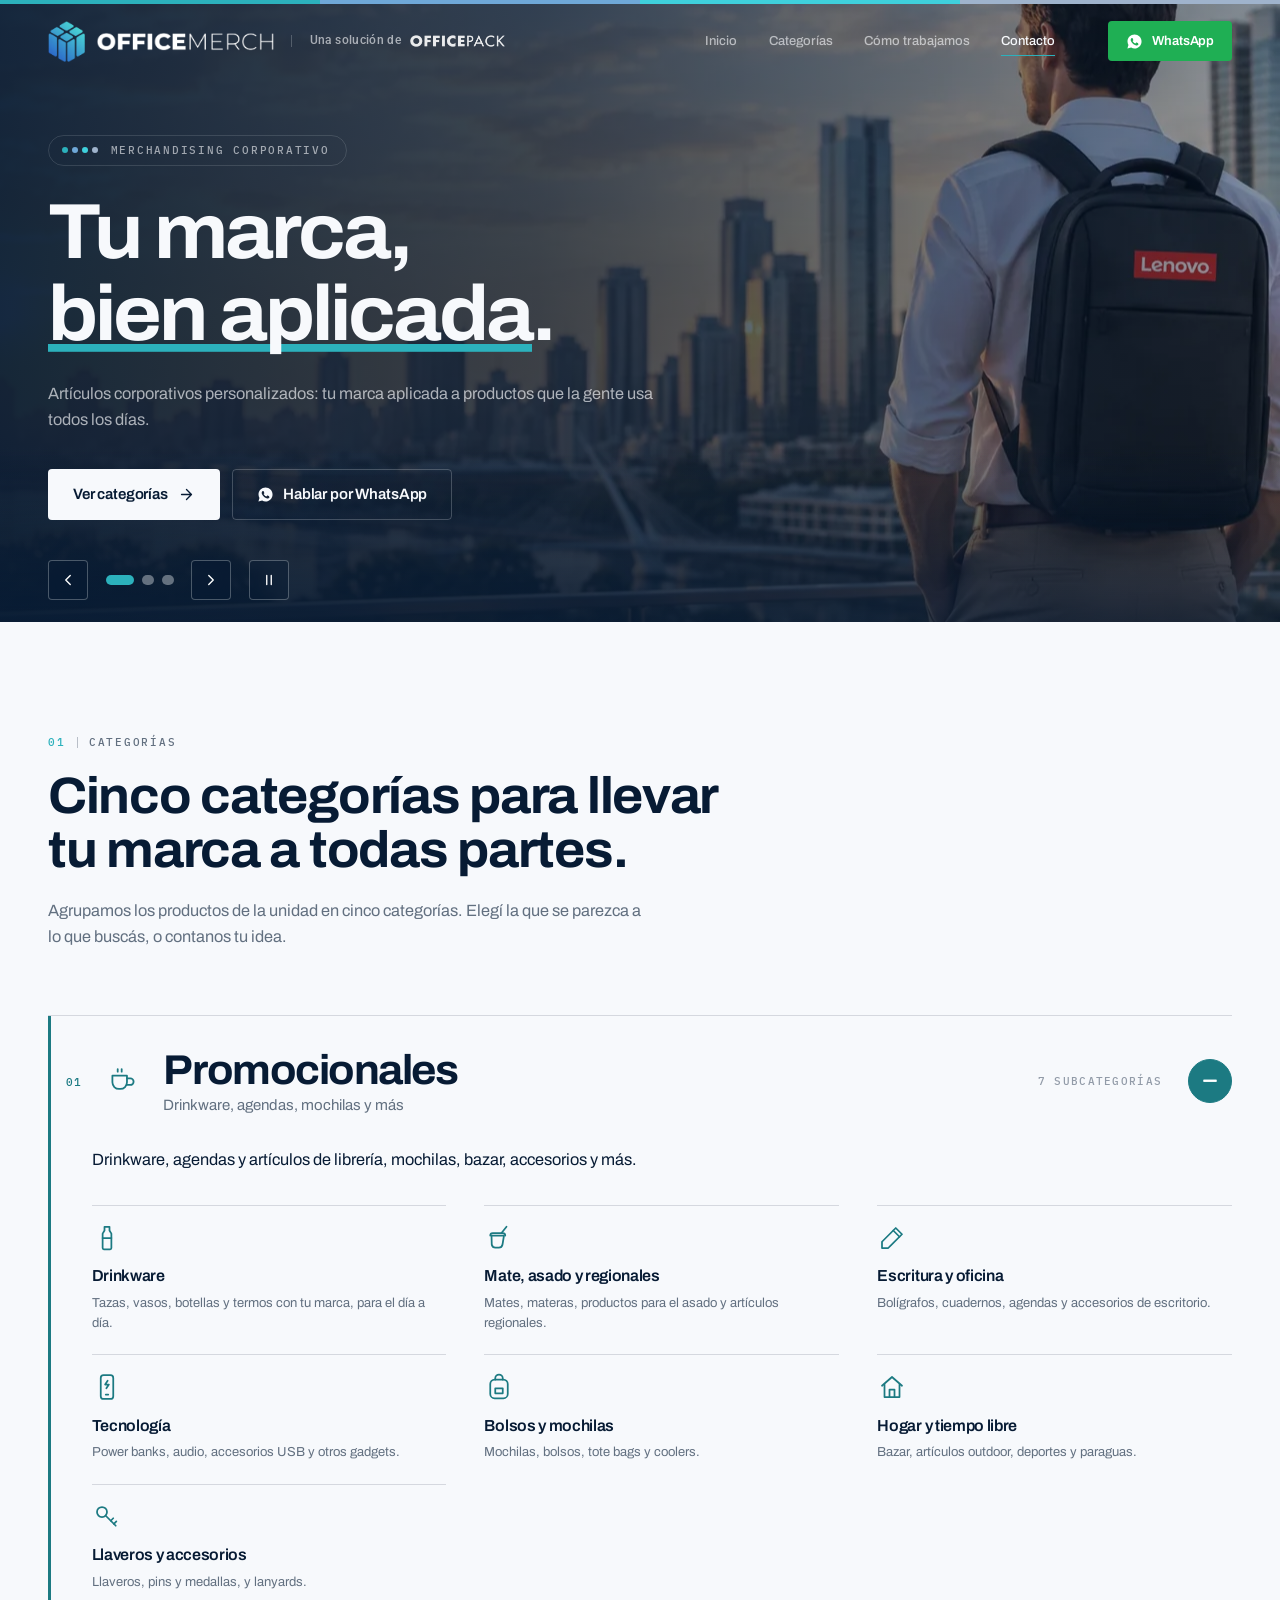
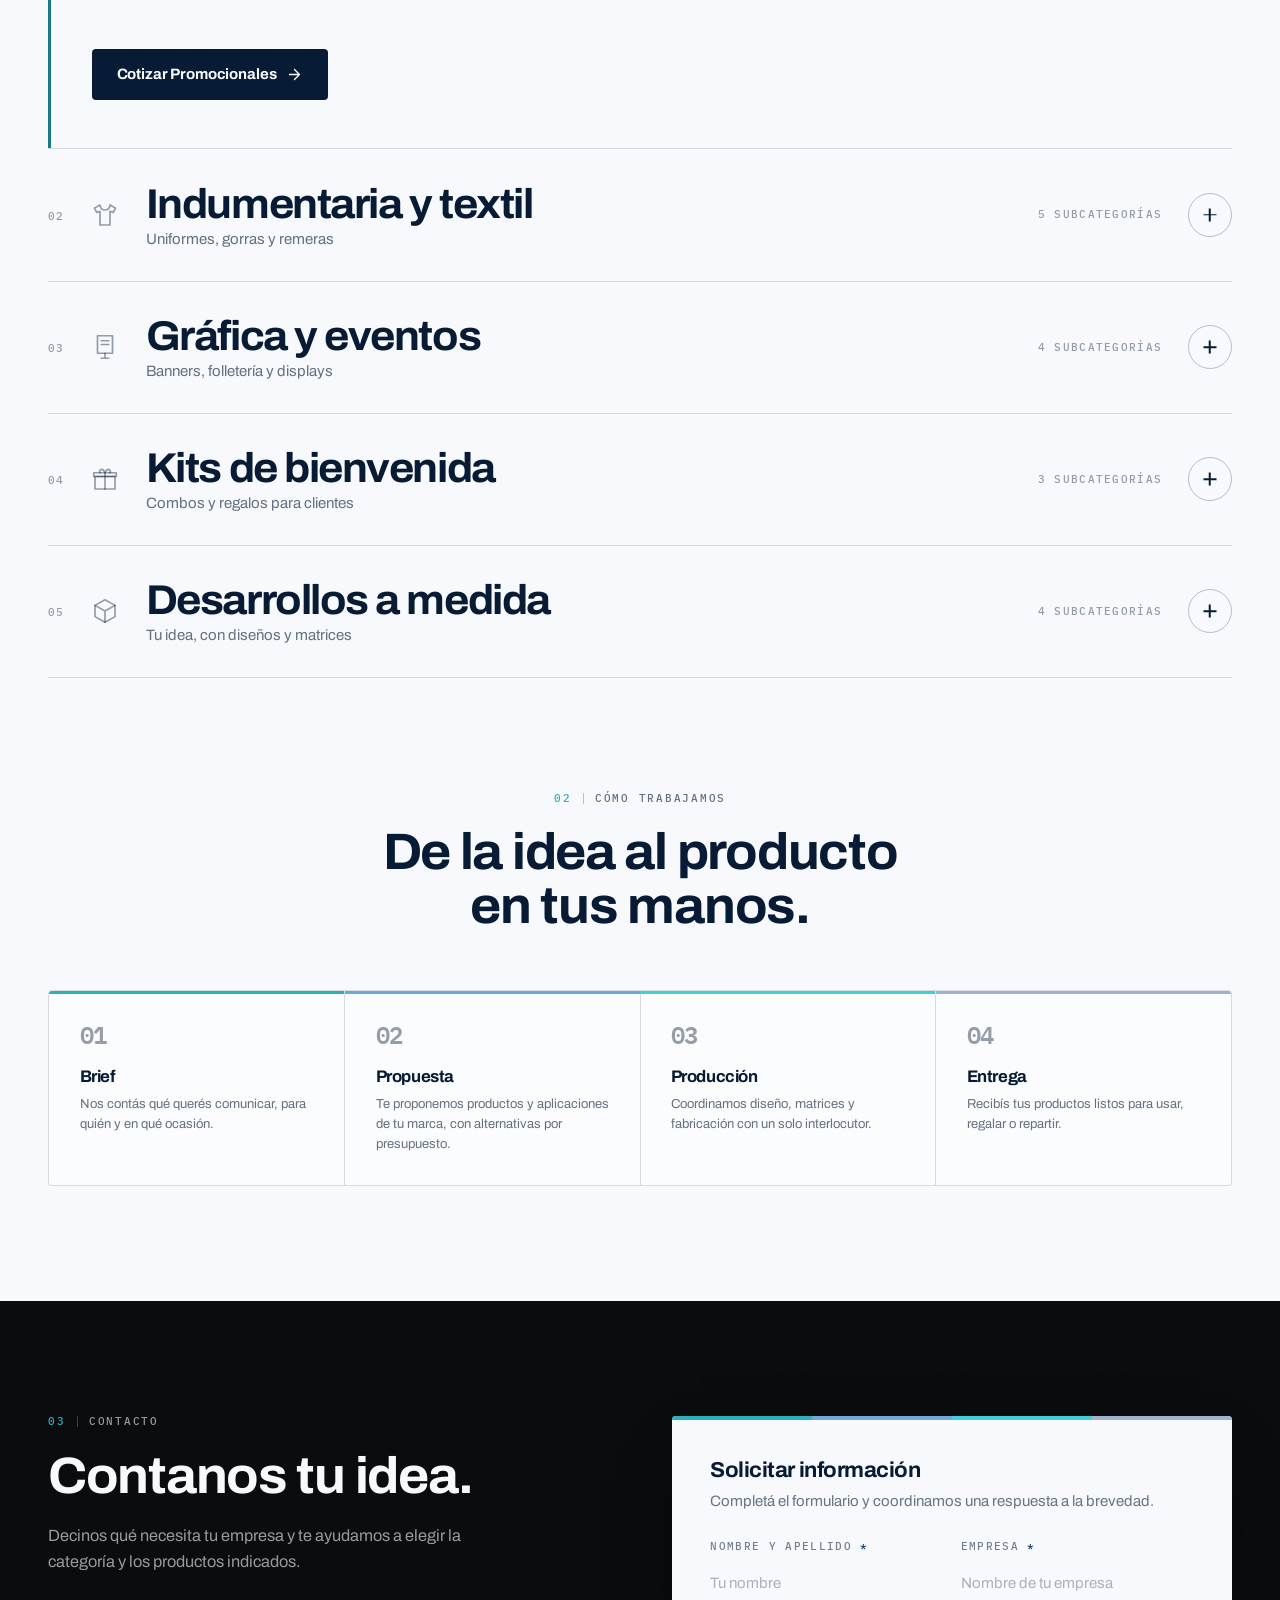
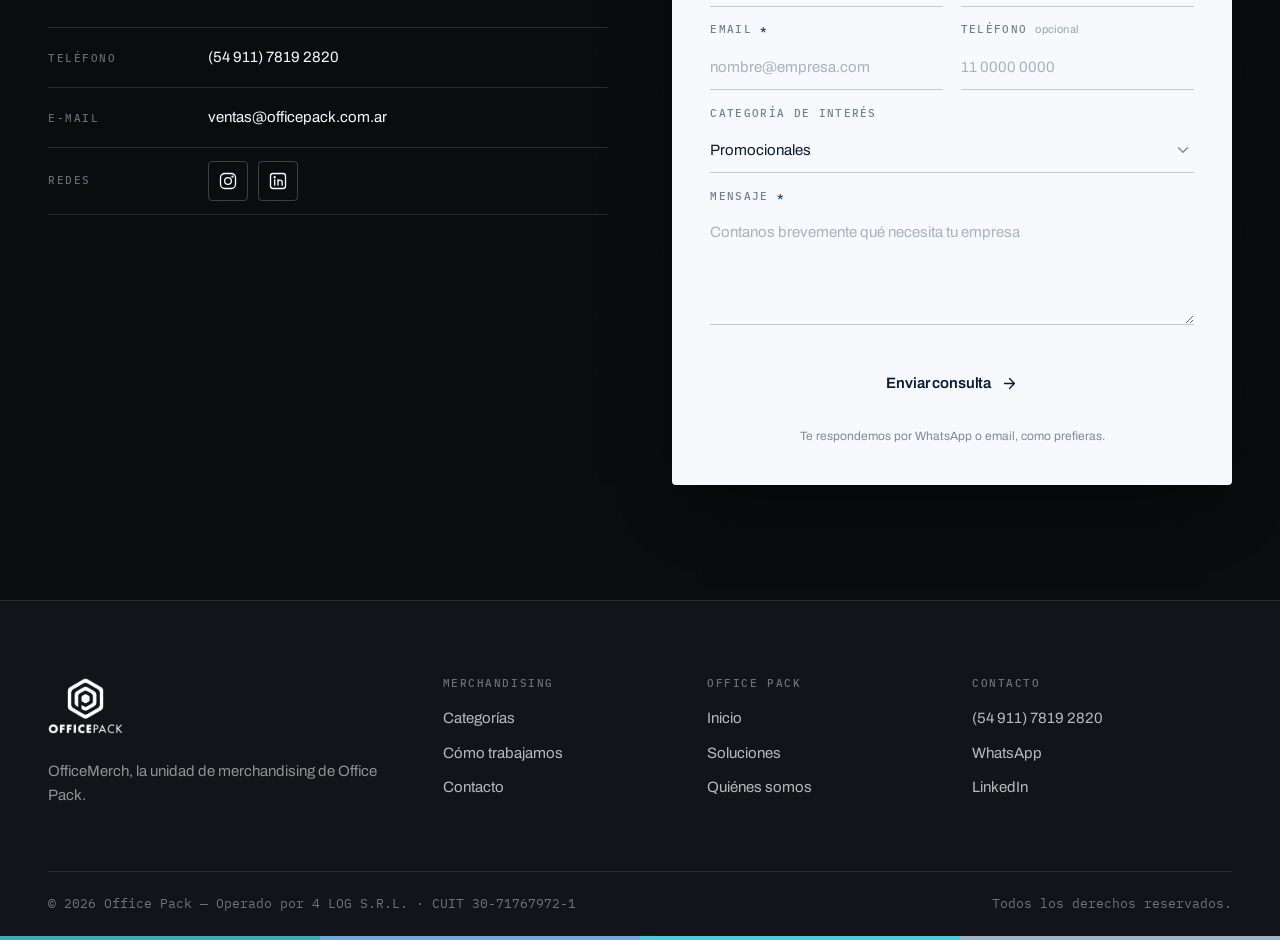
==== commit c282907b: "Corregir el CUIT de 4 LOG S.R.L. a 30-71767972-1 Se actualiza en el pie de pagina y en los datos est" ====
--- a/merch/index.html
+++ b/merch/index.html
@@ -586,7 +586,7 @@
     </div>
 
     <div class="footer__bar">
-      <p>© <span id="year">2026</span> Office Pack — Operado por 4 LOG S.R.L. · CUIT 30-71767962-1</p>
+      <p>© <span id="year">2026</span> Office Pack — Operado por 4 LOG S.R.L. · CUIT 30-71767972-1</p>
       <p>Todos los derechos reservados.</p>
     </div>
   </div>
--- a/merch/merch.css
+++ b/merch/merch.css
@@ -130,3 +130,11 @@
 }
 .merch-cats .btn--unit{ background:var(--ink); color:var(--paper); }
 .merch-cats .btn--unit:hover{ filter:none; background:var(--ink-3); }
+
+/* Celular: dos subcategorías por renglón, con ícono, título y descripción centrados */
+@media (max-width:640px){
+  .merch-cats .svc{ grid-template-columns:repeat(2,minmax(0,1fr)); column-gap:1rem; margin-left:0; }
+  .merch-cats .svc li{ text-align:center; }
+  .merch-cats .svc__ico{ margin-inline:auto; }
+  .merch-cats .svc h4{ overflow-wrap:break-word; hyphens:auto; }
+}
